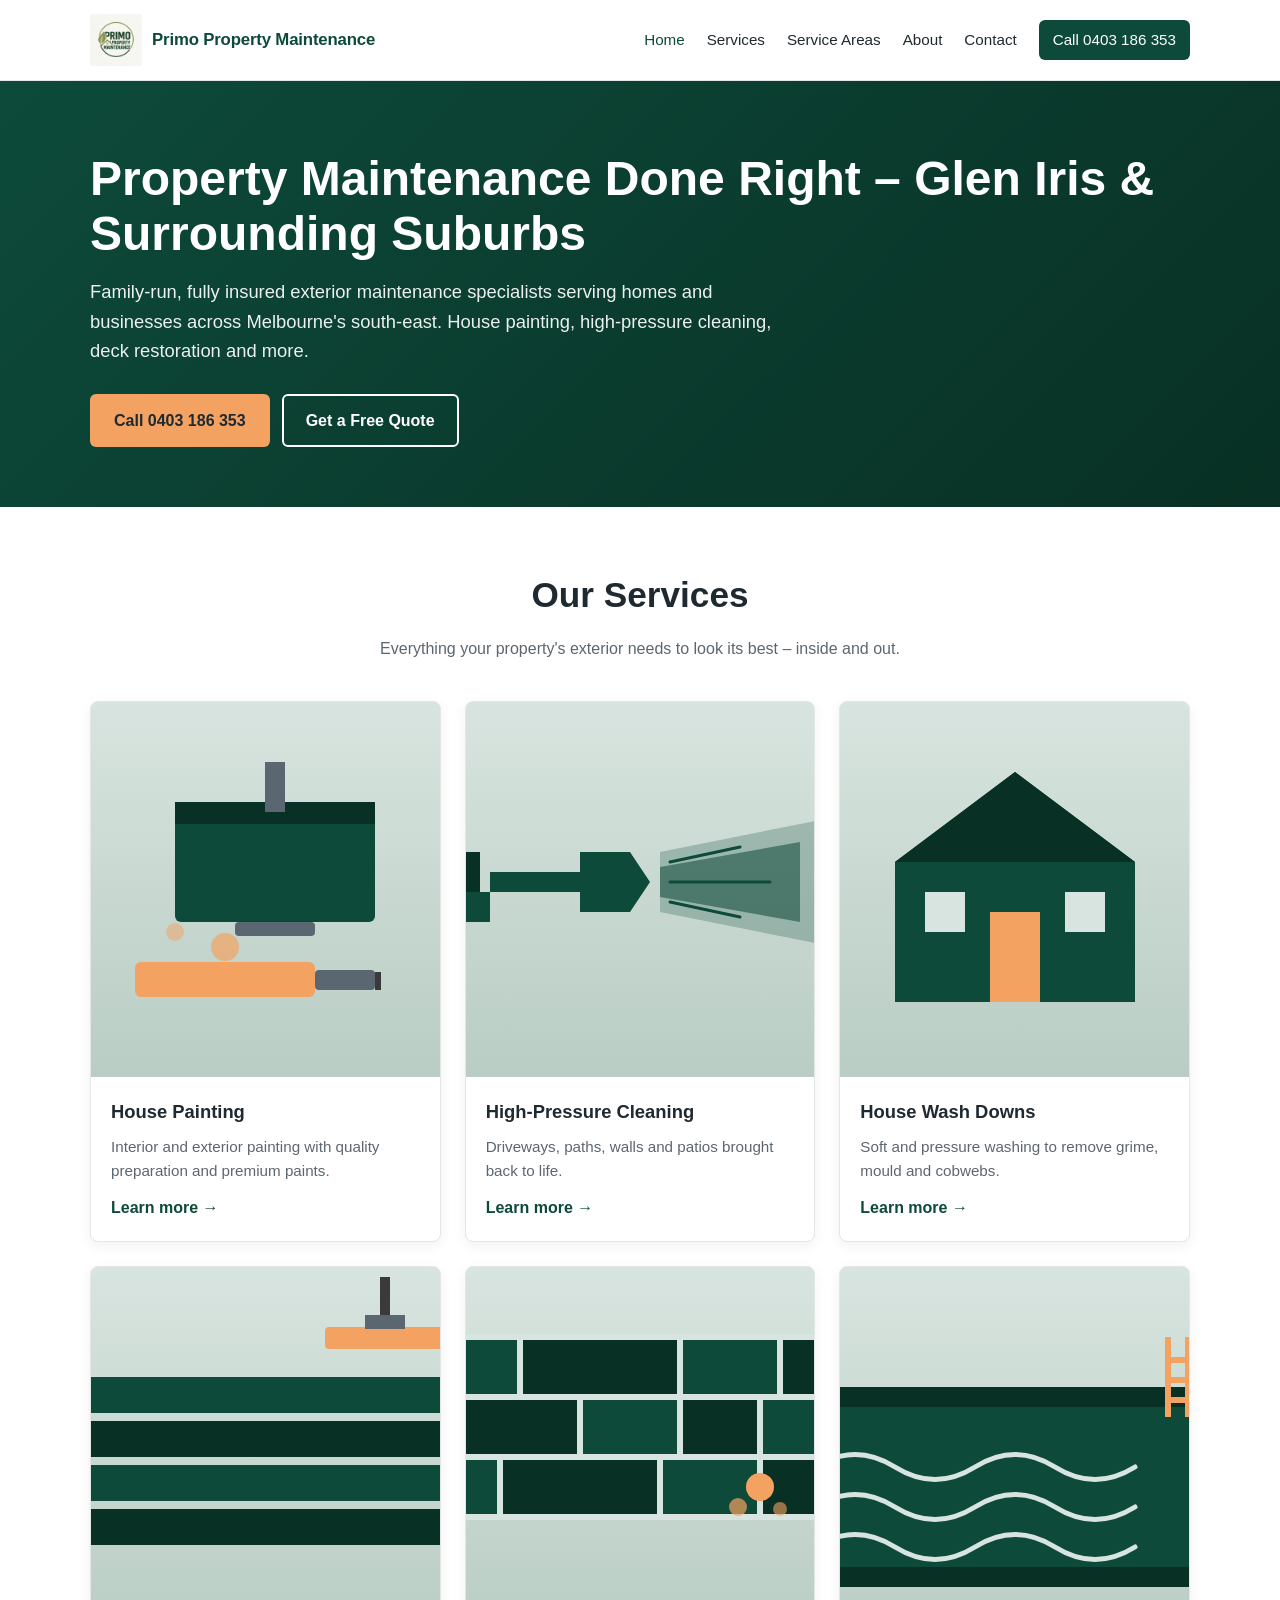
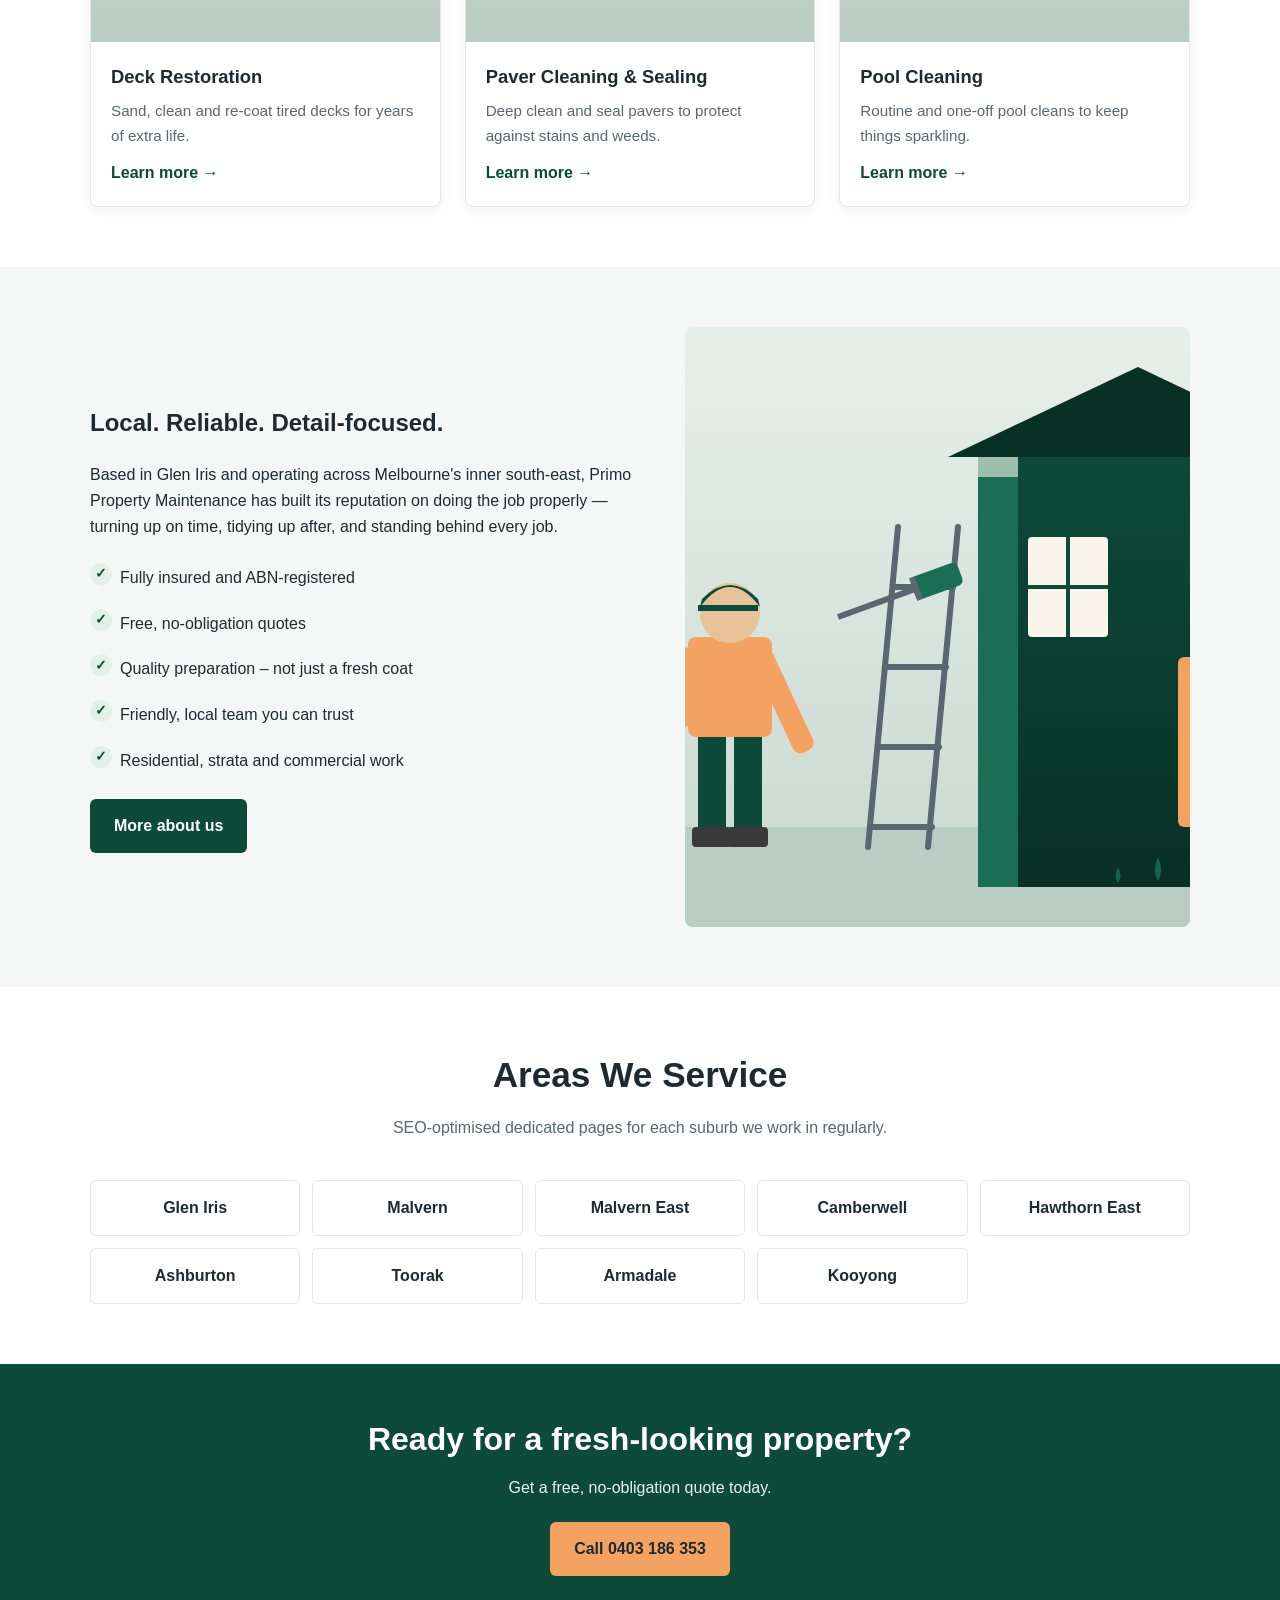
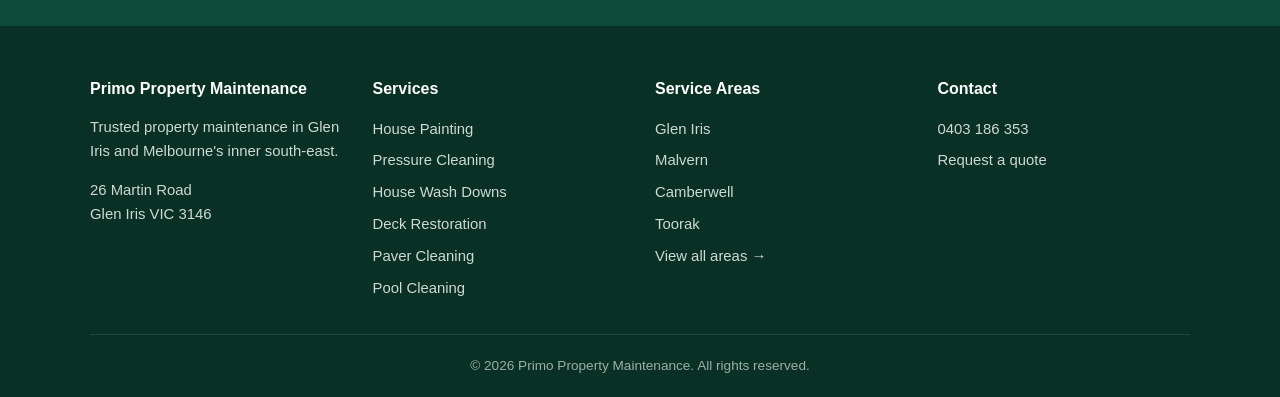
==== index.html @ 18473758 "Add team and suburb-home illustrations for remaining placeholders - images/team.svg: stylised painte" ====
<!DOCTYPE html>
<html lang="en-AU">
<head>
<meta charset="UTF-8">
<meta name="viewport" content="width=device-width, initial-scale=1">
<title>Primo Property Maintenance | House Painting & Pressure Cleaning Glen Iris VIC</title>
<meta name="description" content="Primo Property Maintenance – trusted house painting, pressure cleaning, deck restoration and exterior maintenance services in Glen Iris and surrounding Melbourne suburbs. Call 0403 186 353.">
<meta name="keywords" content="property maintenance Glen Iris, house painting Melbourne, pressure cleaning Glen Iris, deck restoration Victoria, exterior cleaning Melbourne">
<link rel="canonical" href="https://primopropertymaintenance.com.au/">
<meta property="og:title" content="Primo Property Maintenance | Glen Iris VIC">
<meta property="og:description" content="Quality property maintenance, painting and pressure cleaning across Glen Iris and surrounding suburbs.">
<meta property="og:type" content="website">
<meta property="og:url" content="https://primopropertymaintenance.com.au/">
<link rel="icon" type="image/png" href="images/favicon.png">
<link rel="apple-touch-icon" href="images/favicon.png">
<link rel="stylesheet" href="css/styles.css">
<script type="application/ld+json">
{
  "@context": "https://schema.org",
  "@type": "LocalBusiness",
  "name": "Primo Property Maintenance",
  "image": "https://primopropertymaintenance.com.au/images/hero-glen-iris.jpg",
  "@id": "https://primopropertymaintenance.com.au/",
  "url": "https://primopropertymaintenance.com.au/",
  "telephone": "+61403186353",
  "address": {
    "@type": "PostalAddress",
    "streetAddress": "26 Martin Road",
    "addressLocality": "Glen Iris",
    "addressRegion": "VIC",
    "postalCode": "3146",
    "addressCountry": "AU"
  },
  "areaServed": ["Glen Iris", "Malvern", "Malvern East", "Camberwell", "Hawthorn East", "Ashburton", "Toorak", "Armadale", "Kooyong"],
  "priceRange": "$$",
  "openingHours": "Mo-Sa 07:00-18:00"
}
</script>
</head>
<body>

<header class="site-header">
  <div class="header-inner">
    <a href="index.html" class="logo" aria-label="Primo Property Maintenance home"><picture><source srcset="images/primo-property-logo.webp" type="image/webp"><img src="images/primo-property-logo.png" alt="Primo Property Maintenance" width="52" height="52"></picture><span class="logo-text">Primo Property Maintenance</span></a>
    <button class="nav-toggle" aria-label="Toggle navigation" aria-expanded="false">☰</button>
    <nav class="nav" aria-label="Main">
      <a href="index.html" class="active">Home</a>
      <a href="services.html">Services</a>
      <a href="areas.html">Service Areas</a>
      <a href="about.html">About</a>
      <a href="contact.html">Contact</a>
      <a href="tel:0403186353" class="btn-cta">Call 0403 186 353</a>
    </nav>
  </div>
</header>

<section class="hero">
  <div class="container">
    <h1>Property Maintenance Done Right – Glen Iris &amp; Surrounding Suburbs</h1>
    <p class="lede">Family-run, fully insured exterior maintenance specialists serving homes and businesses across Melbourne's south-east. House painting, high-pressure cleaning, deck restoration and more.</p>
    <div class="hero-actions">
      <a href="tel:0403186353" class="btn btn-primary">Call 0403 186 353</a>
      <a href="contact.html" class="btn btn-outline">Get a Free Quote</a>
    </div>
  </div>
</section>

<section>
  <div class="container">
    <h2 class="section-title">Our Services</h2>
    <p class="section-sub">Everything your property's exterior needs to look its best – inside and out.</p>
    <div class="grid">

      <article class="card">
        <img class="card-img" src="images/services/painting.svg" alt="House painting" loading="lazy" width="600" height="375">
        <div class="card-body">
          <h3>House Painting</h3>
          <p>Interior and exterior painting with quality preparation and premium paints.</p>
          <a href="services.html#painting">Learn more →</a>
        </div>
      </article>

      <article class="card">
        <img class="card-img" src="images/services/pressure-cleaning.svg" alt="High-pressure cleaning" loading="lazy" width="600" height="375">
        <div class="card-body">
          <h3>High-Pressure Cleaning</h3>
          <p>Driveways, paths, walls and patios brought back to life.</p>
          <a href="services.html#pressure-cleaning">Learn more →</a>
        </div>
      </article>

      <article class="card">
        <img class="card-img" src="images/services/house-washing.svg" alt="House wash down" loading="lazy" width="600" height="375">
        <div class="card-body">
          <h3>House Wash Downs</h3>
          <p>Soft and pressure washing to remove grime, mould and cobwebs.</p>
          <a href="services.html#house-washing">Learn more →</a>
        </div>
      </article>

      <article class="card">
        <img class="card-img" src="images/services/deck-restoration.svg" alt="Deck restoration" loading="lazy" width="600" height="375">
        <div class="card-body">
          <h3>Deck Restoration</h3>
          <p>Sand, clean and re-coat tired decks for years of extra life.</p>
          <a href="services.html#deck-restoration">Learn more →</a>
        </div>
      </article>

      <article class="card">
        <img class="card-img" src="images/services/paver-cleaning.svg" alt="Paver cleaning and sealing" loading="lazy" width="600" height="375">
        <div class="card-body">
          <h3>Paver Cleaning &amp; Sealing</h3>
          <p>Deep clean and seal pavers to protect against stains and weeds.</p>
          <a href="services.html#paver-cleaning">Learn more →</a>
        </div>
      </article>

      <article class="card">
        <img class="card-img" src="images/services/pool-cleaning.svg" alt="Pool cleaning" loading="lazy" width="600" height="375">
        <div class="card-body">
          <h3>Pool Cleaning</h3>
          <p>Routine and one-off pool cleans to keep things sparkling.</p>
          <a href="services.html#pool-cleaning">Learn more →</a>
        </div>
      </article>

    </div>
  </div>
</section>

<section class="alt">
  <div class="container two-col">
    <div>
      <h2>Local. Reliable. Detail-focused.</h2>
      <p>Based in Glen Iris and operating across Melbourne's inner south-east, Primo Property Maintenance has built its reputation on doing the job properly — turning up on time, tidying up after, and standing behind every job.</p>
      <ul class="why-list">
        <li>Fully insured and ABN-registered</li>
        <li>Free, no-obligation quotes</li>
        <li>Quality preparation – not just a fresh coat</li>
        <li>Friendly, local team you can trust</li>
        <li>Residential, strata and commercial work</li>
      </ul>
      <p><a href="about.html" class="btn btn-primary" style="background: var(--primary); color: #fff;">More about us</a></p>
    </div>
    <img class="feature-img" src="images/team.svg" alt="Primo Property Maintenance team at work" loading="lazy" width="800" height="600">
  </div>
</section>

<section>
  <div class="container">
    <h2 class="section-title">Areas We Service</h2>
    <p class="section-sub">SEO-optimised dedicated pages for each suburb we work in regularly.</p>
    <div class="areas-grid">
      <a class="area-pill" href="areas/glen-iris.html">Glen Iris</a>
      <a class="area-pill" href="areas/malvern.html">Malvern</a>
      <a class="area-pill" href="areas/malvern-east.html">Malvern East</a>
      <a class="area-pill" href="areas/camberwell.html">Camberwell</a>
      <a class="area-pill" href="areas/hawthorn-east.html">Hawthorn East</a>
      <a class="area-pill" href="areas/ashburton.html">Ashburton</a>
      <a class="area-pill" href="areas/toorak.html">Toorak</a>
      <a class="area-pill" href="areas/armadale.html">Armadale</a>
      <a class="area-pill" href="areas/kooyong.html">Kooyong</a>
    </div>
  </div>
</section>

<section class="cta-strip">
  <h2>Ready for a fresh-looking property?</h2>
  <p>Get a free, no-obligation quote today.</p>
  <a href="tel:0403186353" class="btn btn-primary">Call 0403 186 353</a>
</section>

<footer class="site-footer">
  <div class="container">
    <div class="footer-grid">
      <div>
        <h4>Primo Property Maintenance</h4>
        <p>Trusted property maintenance in Glen Iris and Melbourne's inner south-east.</p>
        <p>26 Martin Road<br>Glen Iris VIC 3146</p>
      </div>
      <div>
        <h4>Services</h4>
        <ul>
          <li><a href="services.html#painting">House Painting</a></li>
          <li><a href="services.html#pressure-cleaning">Pressure Cleaning</a></li>
          <li><a href="services.html#house-washing">House Wash Downs</a></li>
          <li><a href="services.html#deck-restoration">Deck Restoration</a></li>
          <li><a href="services.html#paver-cleaning">Paver Cleaning</a></li>
          <li><a href="services.html#pool-cleaning">Pool Cleaning</a></li>
        </ul>
      </div>
      <div>
        <h4>Service Areas</h4>
        <ul>
          <li><a href="areas/glen-iris.html">Glen Iris</a></li>
          <li><a href="areas/malvern.html">Malvern</a></li>
          <li><a href="areas/camberwell.html">Camberwell</a></li>
          <li><a href="areas/toorak.html">Toorak</a></li>
          <li><a href="areas.html">View all areas →</a></li>
        </ul>
      </div>
      <div>
        <h4>Contact</h4>
        <ul>
          <li><a href="tel:0403186353">0403 186 353</a></li>
          <li><a href="contact.html">Request a quote</a></li>
        </ul>
      </div>
    </div>
    <div class="footer-bottom">
      &copy; <span data-year></span> Primo Property Maintenance. All rights reserved.
    </div>
  </div>
</footer>

<script src="js/main.js"></script>
</body>
</html>
---- css/styles.css ----
:root {
  --primary: #0d4a3a;
  --primary-dark: #083024;
  --accent: #f4a261;
  --text: #1f2a30;
  --muted: #5b6770;
  --bg: #ffffff;
  --bg-alt: #f5f7f6;
  --border: #e3e7e5;
  --max: 1140px;
  --radius: 8px;
  --shadow: 0 4px 14px rgba(0,0,0,0.06);
}

* { box-sizing: border-box; }

html { scroll-behavior: smooth; }

body {
  margin: 0;
  font-family: -apple-system, BlinkMacSystemFont, "Segoe UI", Roboto, Helvetica, Arial, sans-serif;
  color: var(--text);
  background: var(--bg);
  line-height: 1.6;
}

img { max-width: 100%; display: block; }

a { color: var(--primary); }
a:hover { color: var(--primary-dark); }

.container {
  max-width: var(--max);
  margin: 0 auto;
  padding: 0 20px;
}

/* Header */
.site-header {
  background: var(--bg);
  border-bottom: 1px solid var(--border);
  position: sticky;
  top: 0;
  z-index: 50;
}
.header-inner {
  display: flex;
  align-items: center;
  justify-content: space-between;
  padding: 14px 20px;
  max-width: var(--max);
  margin: 0 auto;
}
.logo {
  display: inline-flex;
  align-items: center;
  gap: 10px;
  font-weight: 800;
  font-size: 1.05rem;
  color: var(--primary);
  text-decoration: none;
  letter-spacing: -0.01em;
  line-height: 1.1;
}
.logo img {
  height: 52px;
  width: auto;
  display: block;
}
.logo .logo-text { display: none; }
@media (min-width: 480px) {
  .logo .logo-text { display: inline; }
}

.nav-toggle {
  display: none;
  background: none;
  border: 1px solid var(--border);
  border-radius: 6px;
  padding: 6px 10px;
  font-size: 1.2rem;
  cursor: pointer;
}
.nav { display: flex; gap: 22px; align-items: center; }
.nav a {
  color: var(--text);
  text-decoration: none;
  font-weight: 500;
  font-size: 0.95rem;
}
.nav a:hover, .nav a.active { color: var(--primary); }
.nav .btn-cta {
  background: var(--primary);
  color: #fff;
  padding: 8px 14px;
  border-radius: 6px;
}
.nav .btn-cta:hover { background: var(--primary-dark); color: #fff; }

/* Hero */
.hero {
  background: linear-gradient(135deg, var(--primary) 0%, var(--primary-dark) 100%);
  color: #fff;
  padding: 70px 0 60px;
}
.hero h1 {
  font-size: clamp(2rem, 5vw, 3rem);
  margin: 0 0 16px;
  line-height: 1.15;
}
.hero p.lede {
  font-size: 1.15rem;
  max-width: 700px;
  margin: 0 0 28px;
  opacity: 0.92;
}
.hero-actions { display: flex; gap: 12px; flex-wrap: wrap; }

.btn {
  display: inline-block;
  padding: 12px 22px;
  border-radius: 6px;
  text-decoration: none;
  font-weight: 600;
  border: 2px solid transparent;
  transition: transform 0.1s ease, background 0.2s ease;
}
.btn-primary { background: var(--accent); color: #1f2a30; }
.btn-primary:hover { background: #e8924f; color: #1f2a30; }
.btn-outline { background: transparent; color: #fff; border-color: #fff; }
.btn-outline:hover { background: #fff; color: var(--primary); }

/* Sections */
section { padding: 60px 0; }
section.alt { background: var(--bg-alt); }
.section-title {
  text-align: center;
  margin: 0 0 12px;
  font-size: clamp(1.6rem, 3.5vw, 2.2rem);
}
.section-sub {
  text-align: center;
  color: var(--muted);
  max-width: 720px;
  margin: 0 auto 40px;
}

/* Service grid */
.grid {
  display: grid;
  gap: 24px;
  grid-template-columns: repeat(auto-fit, minmax(260px, 1fr));
}
.card {
  background: #fff;
  border: 1px solid var(--border);
  border-radius: var(--radius);
  overflow: hidden;
  box-shadow: var(--shadow);
  transition: transform 0.15s ease, box-shadow 0.15s ease;
}
.card:hover { transform: translateY(-2px); box-shadow: 0 8px 22px rgba(0,0,0,0.08); }
.card .placeholder-img,
.card .card-img {
  background: linear-gradient(135deg, #d8e4df 0%, #b9cdc4 100%);
  aspect-ratio: 16/10;
  display: flex;
  align-items: center;
  justify-content: center;
  color: var(--primary-dark);
  font-weight: 600;
  font-size: 0.9rem;
  letter-spacing: 0.04em;
  text-transform: uppercase;
  width: 100%;
  object-fit: cover;
}
.card-body { padding: 20px; }
.card-body h3 { margin: 0 0 8px; font-size: 1.15rem; }
.card-body p { margin: 0 0 12px; color: var(--muted); font-size: 0.95rem; }
.card-body a { font-weight: 600; text-decoration: none; }

/* Areas list */
.areas-grid {
  display: grid;
  gap: 12px;
  grid-template-columns: repeat(auto-fit, minmax(180px, 1fr));
}
.area-pill {
  display: block;
  background: #fff;
  border: 1px solid var(--border);
  border-radius: 6px;
  padding: 14px 16px;
  text-align: center;
  text-decoration: none;
  color: var(--text);
  font-weight: 600;
  transition: background 0.15s ease, color 0.15s ease;
}
.area-pill:hover { background: var(--primary); color: #fff; }

/* Two-column */
.two-col {
  display: grid;
  gap: 40px;
  grid-template-columns: 1.1fr 1fr;
  align-items: center;
}
.placeholder-img.large {
  aspect-ratio: 4/3;
  border-radius: var(--radius);
}
.feature-img {
  width: 100%;
  aspect-ratio: 4/3;
  object-fit: cover;
  border-radius: var(--radius);
  display: block;
}

/* Why list */
.why-list { list-style: none; padding: 0; margin: 0; }
.why-list li {
  padding: 10px 0 10px 30px;
  position: relative;
}
.why-list li::before {
  content: "✓";
  color: var(--primary);
  font-weight: 700;
  position: absolute;
  left: 0;
  top: 8px;
  background: #e2f0ea;
  width: 22px;
  height: 22px;
  display: inline-flex;
  align-items: center;
  justify-content: center;
  border-radius: 50%;
  font-size: 0.85rem;
}

/* Contact */
.contact-block {
  background: #fff;
  border: 1px solid var(--border);
  border-radius: var(--radius);
  padding: 28px;
  box-shadow: var(--shadow);
}
.contact-block h3 { margin-top: 0; }
.contact-list { list-style: none; padding: 0; margin: 0; }
.contact-list li { padding: 8px 0; }
.contact-list strong { display: inline-block; min-width: 80px; color: var(--primary-dark); }

/* Form */
.form-row { margin-bottom: 16px; }
.form-row label {
  display: block;
  font-size: 0.9rem;
  font-weight: 600;
  margin-bottom: 6px;
}
.form-row input, .form-row textarea, .form-row select {
  width: 100%;
  padding: 10px 12px;
  border: 1px solid var(--border);
  border-radius: 6px;
  font-family: inherit;
  font-size: 0.95rem;
}
.form-row textarea { min-height: 120px; resize: vertical; }

/* CTA strip */
.cta-strip {
  background: var(--primary);
  color: #fff;
  text-align: center;
  padding: 50px 20px;
}
.cta-strip h2 { margin: 0 0 10px; font-size: clamp(1.5rem, 3vw, 2rem); }
.cta-strip p { margin: 0 0 22px; opacity: 0.92; }

/* Footer */
.site-footer {
  background: var(--primary-dark);
  color: #cfd8d4;
  padding: 50px 0 20px;
  font-size: 0.93rem;
}
.footer-grid {
  display: grid;
  gap: 30px;
  grid-template-columns: repeat(auto-fit, minmax(220px, 1fr));
  margin-bottom: 30px;
}
.site-footer h4 { color: #fff; margin: 0 0 12px; font-size: 1rem; }
.site-footer ul { list-style: none; padding: 0; margin: 0; }
.site-footer ul li { padding: 4px 0; }
.site-footer a { color: #cfd8d4; text-decoration: none; }
.site-footer a:hover { color: #fff; }
.footer-bottom {
  border-top: 1px solid rgba(255,255,255,0.1);
  padding-top: 20px;
  text-align: center;
  color: #9bb0a8;
  font-size: 0.85rem;
}

/* Breadcrumbs */
.breadcrumbs {
  background: var(--bg-alt);
  padding: 14px 0;
  font-size: 0.9rem;
  color: var(--muted);
}
.breadcrumbs a { color: var(--muted); text-decoration: none; }
.breadcrumbs a:hover { color: var(--primary); }

/* Responsive */
@media (max-width: 800px) {
  .nav-toggle { display: inline-block; }
  .nav {
    display: none;
    position: absolute;
    top: 100%;
    left: 0;
    right: 0;
    background: #fff;
    flex-direction: column;
    align-items: stretch;
    gap: 0;
    border-bottom: 1px solid var(--border);
    padding: 10px 20px 20px;
  }
  .nav.open { display: flex; }
  .nav a { padding: 12px 0; border-bottom: 1px solid var(--border); }
  .nav .btn-cta { text-align: center; margin-top: 8px; }
  .two-col { grid-template-columns: 1fr; }
  .hero { padding: 50px 0 40px; }
  section { padding: 45px 0; }
}
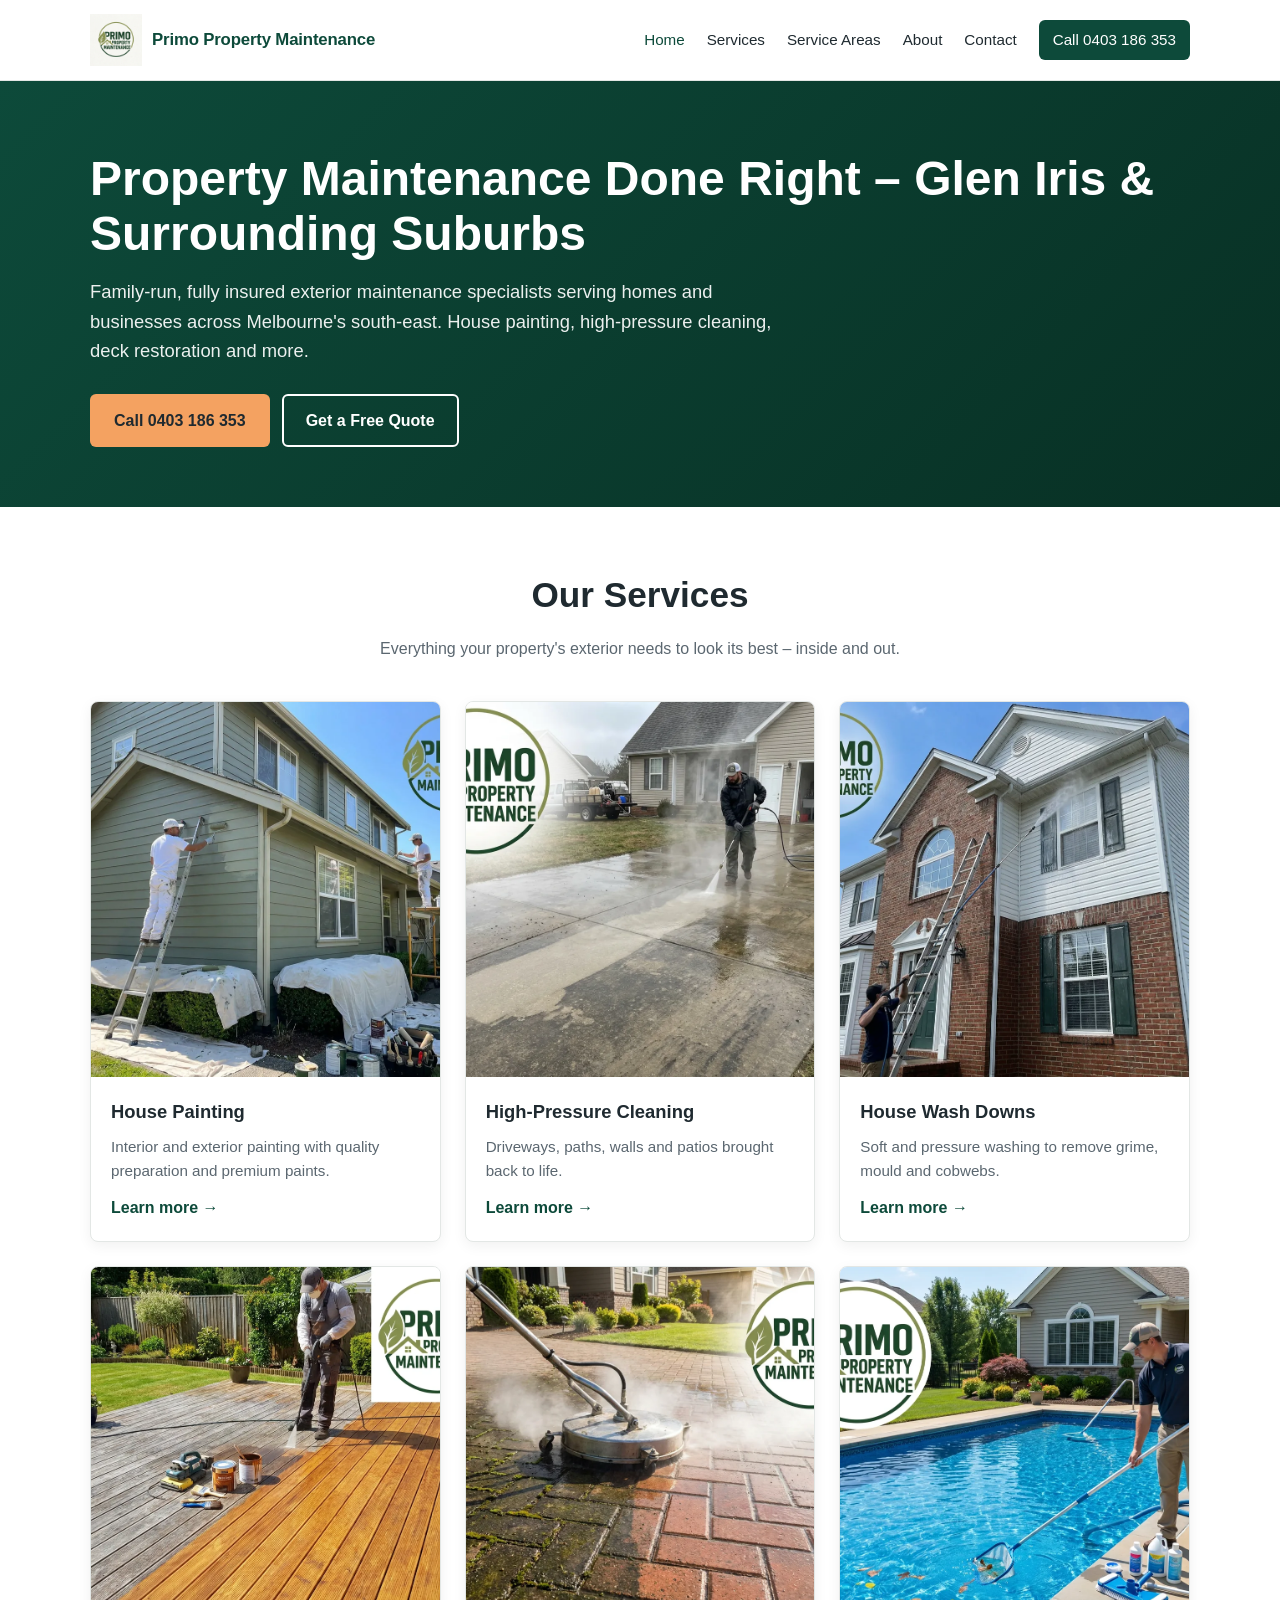
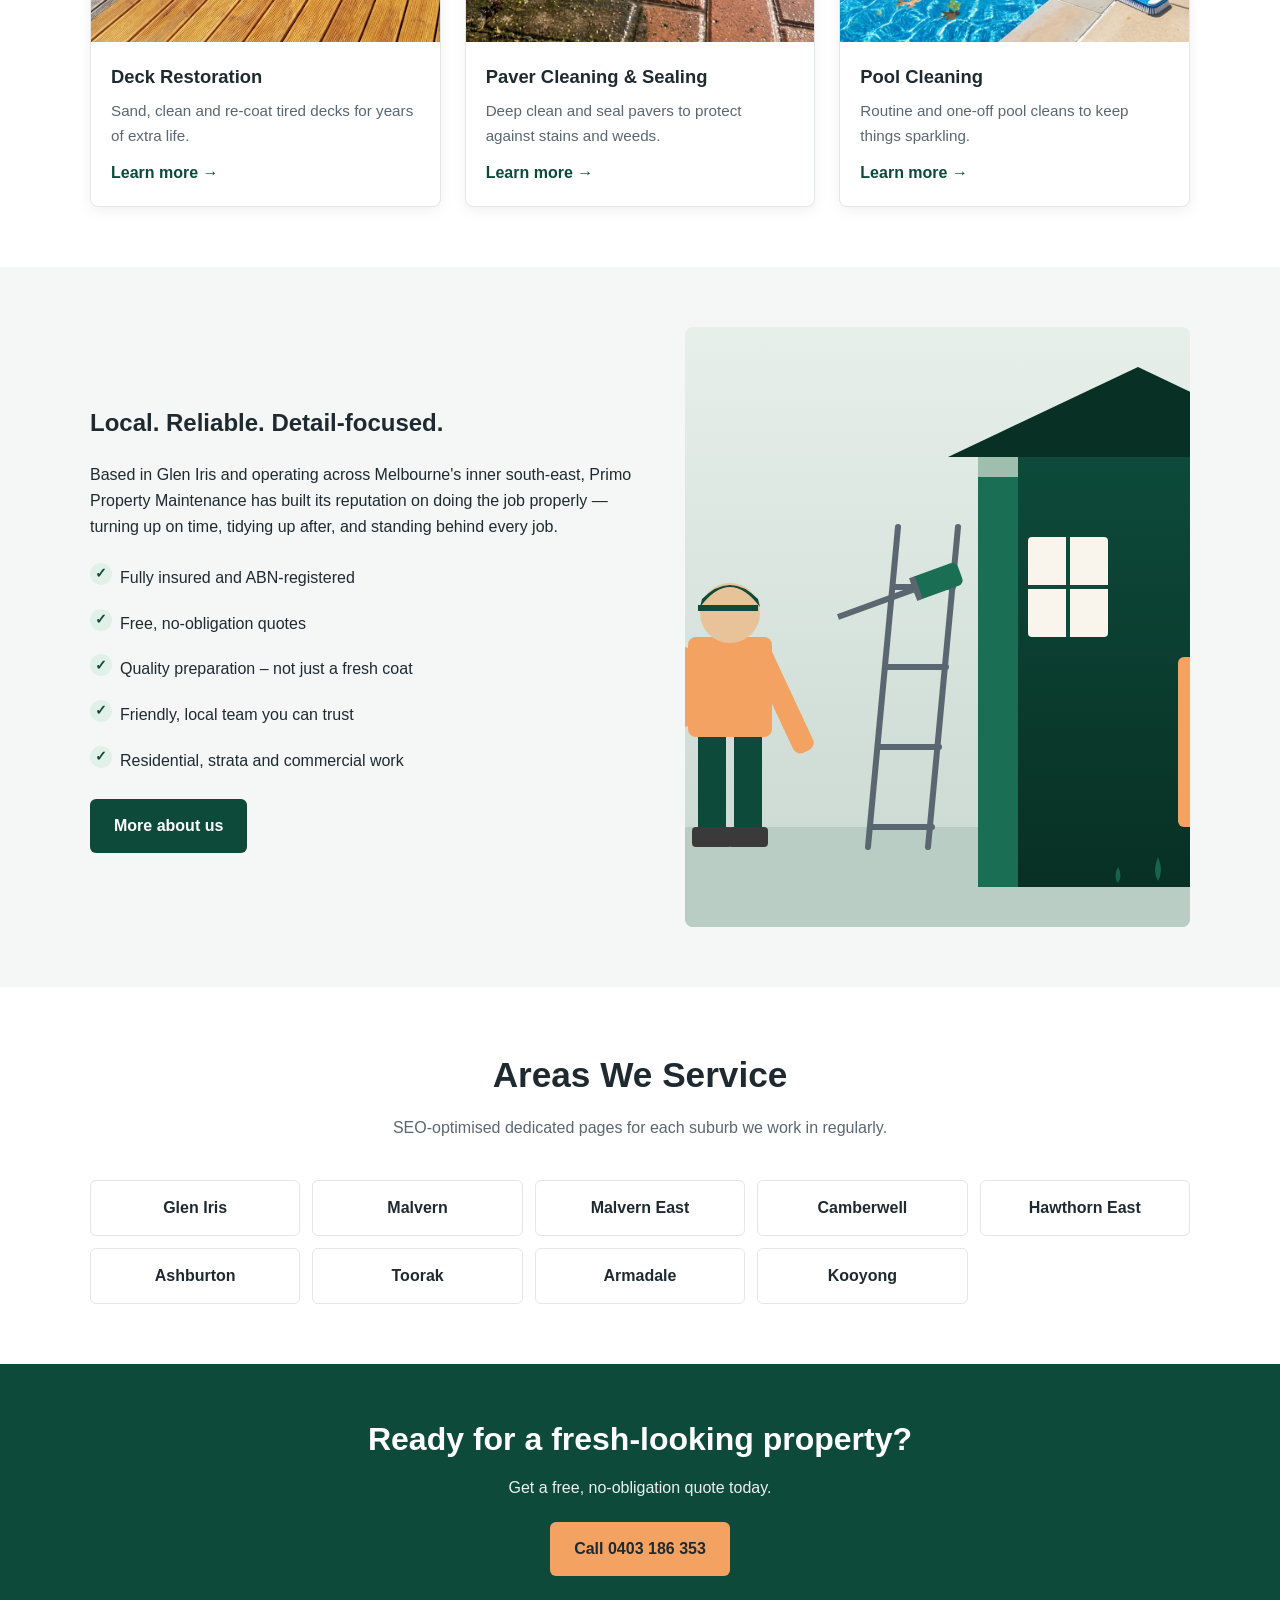
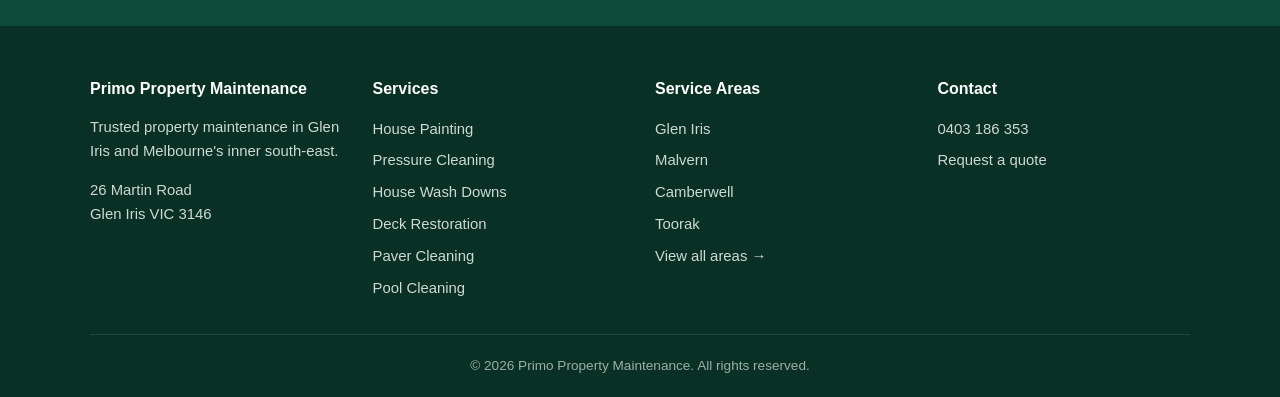
==== commit ad0cb167: "Replace service illustrations with real branded photos Convert the 6 uploaded service PNGs to WebP, " ====
--- a/index.html
+++ b/index.html
@@ -72,7 +72,7 @@
     <div class="grid">
 
       <article class="card">
-        <img class="card-img" src="images/services/painting.svg" alt="House painting" loading="lazy" width="600" height="375">
+        <img class="card-img" src="images/services/house-painting.webp" alt="House painting" loading="lazy" width="600" height="375">
         <div class="card-body">
           <h3>House Painting</h3>
           <p>Interior and exterior painting with quality preparation and premium paints.</p>
@@ -81,7 +81,7 @@
       </article>
 
       <article class="card">
-        <img class="card-img" src="images/services/pressure-cleaning.svg" alt="High-pressure cleaning" loading="lazy" width="600" height="375">
+        <img class="card-img" src="images/services/pressure-cleaning.webp" alt="High-pressure cleaning" loading="lazy" width="600" height="375">
         <div class="card-body">
           <h3>High-Pressure Cleaning</h3>
           <p>Driveways, paths, walls and patios brought back to life.</p>
@@ -90,7 +90,7 @@
       </article>
 
       <article class="card">
-        <img class="card-img" src="images/services/house-washing.svg" alt="House wash down" loading="lazy" width="600" height="375">
+        <img class="card-img" src="images/services/house-washing.webp" alt="House wash down" loading="lazy" width="600" height="375">
         <div class="card-body">
           <h3>House Wash Downs</h3>
           <p>Soft and pressure washing to remove grime, mould and cobwebs.</p>
@@ -99,7 +99,7 @@
       </article>
 
       <article class="card">
-        <img class="card-img" src="images/services/deck-restoration.svg" alt="Deck restoration" loading="lazy" width="600" height="375">
+        <img class="card-img" src="images/services/deck-restoration.webp" alt="Deck restoration" loading="lazy" width="600" height="375">
         <div class="card-body">
           <h3>Deck Restoration</h3>
           <p>Sand, clean and re-coat tired decks for years of extra life.</p>
@@ -108,7 +108,7 @@
       </article>
 
       <article class="card">
-        <img class="card-img" src="images/services/paver-cleaning.svg" alt="Paver cleaning and sealing" loading="lazy" width="600" height="375">
+        <img class="card-img" src="images/services/paver-cleaning.webp" alt="Paver cleaning and sealing" loading="lazy" width="600" height="375">
         <div class="card-body">
           <h3>Paver Cleaning &amp; Sealing</h3>
           <p>Deep clean and seal pavers to protect against stains and weeds.</p>
@@ -117,7 +117,7 @@
       </article>
 
       <article class="card">
-        <img class="card-img" src="images/services/pool-cleaning.svg" alt="Pool cleaning" loading="lazy" width="600" height="375">
+        <img class="card-img" src="images/services/pool-cleaning.webp" alt="Pool cleaning" loading="lazy" width="600" height="375">
         <div class="card-body">
           <h3>Pool Cleaning</h3>
           <p>Routine and one-off pool cleans to keep things sparkling.</p>
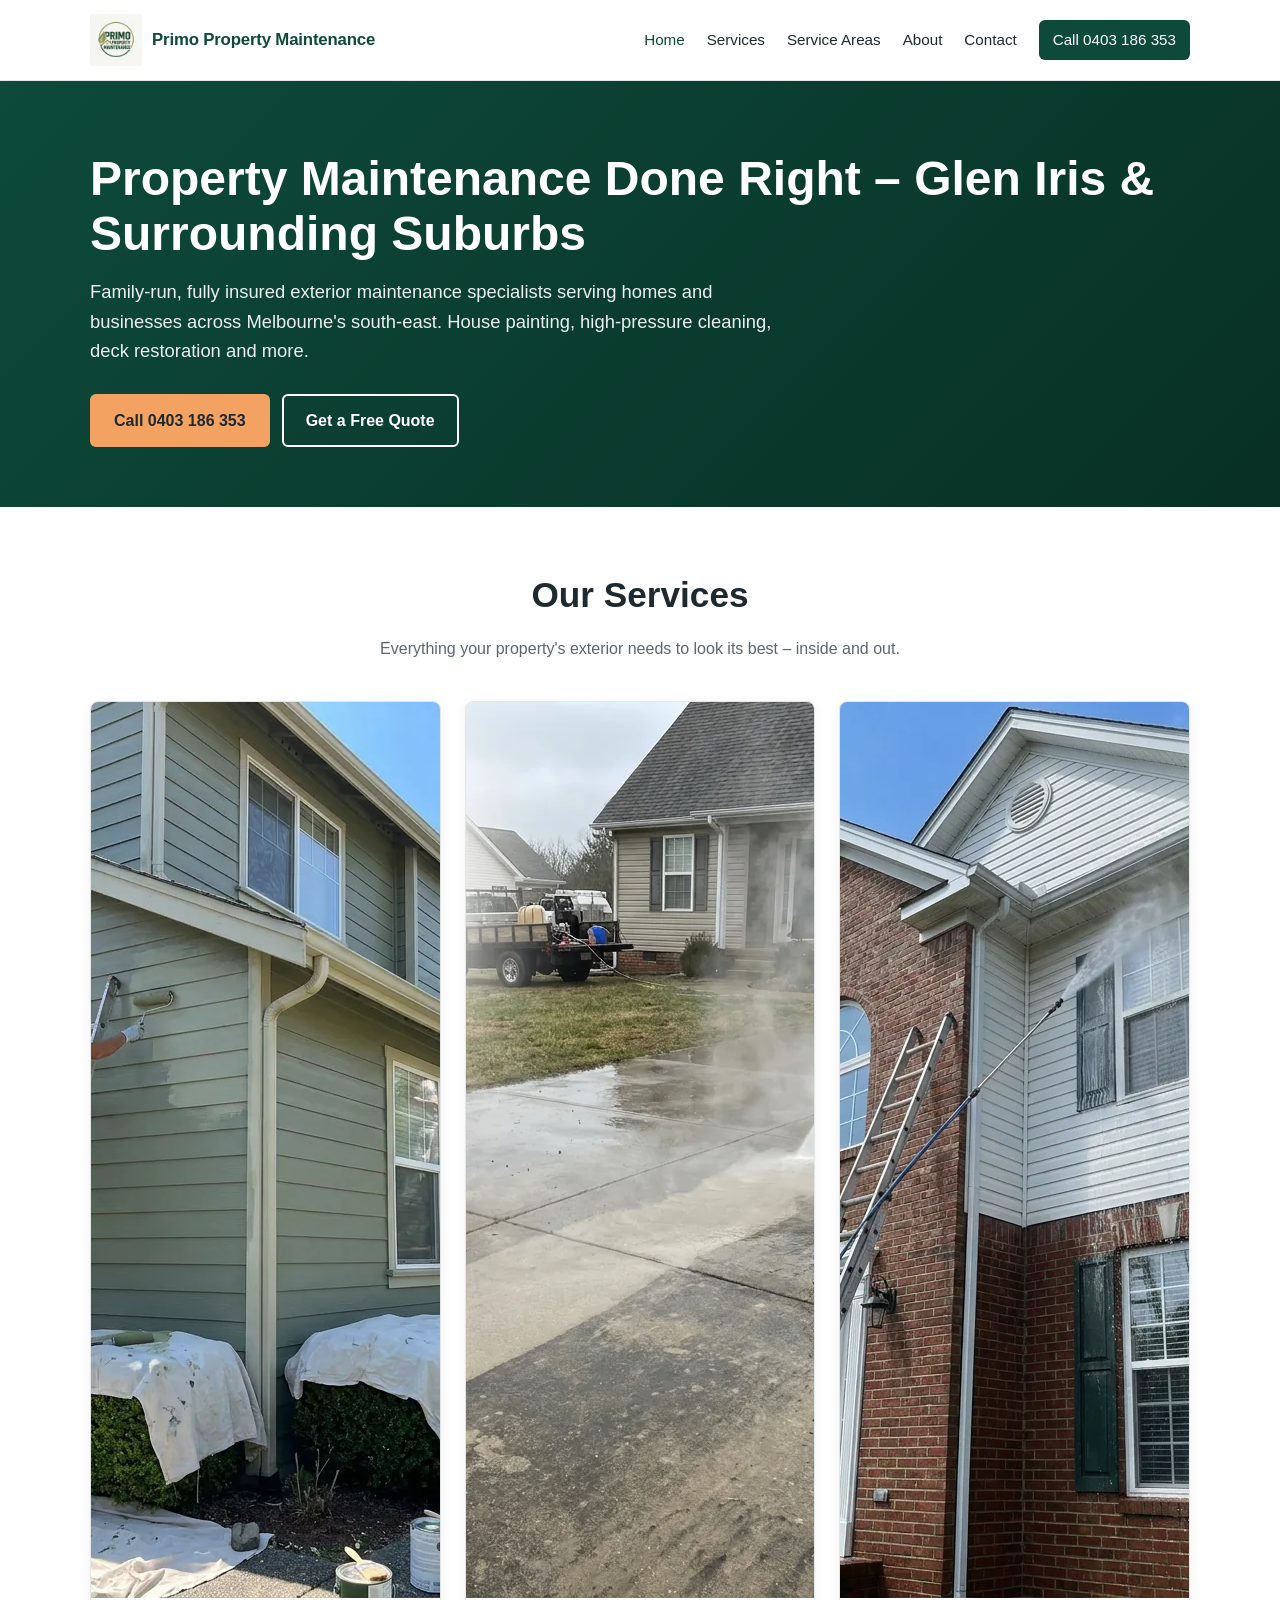
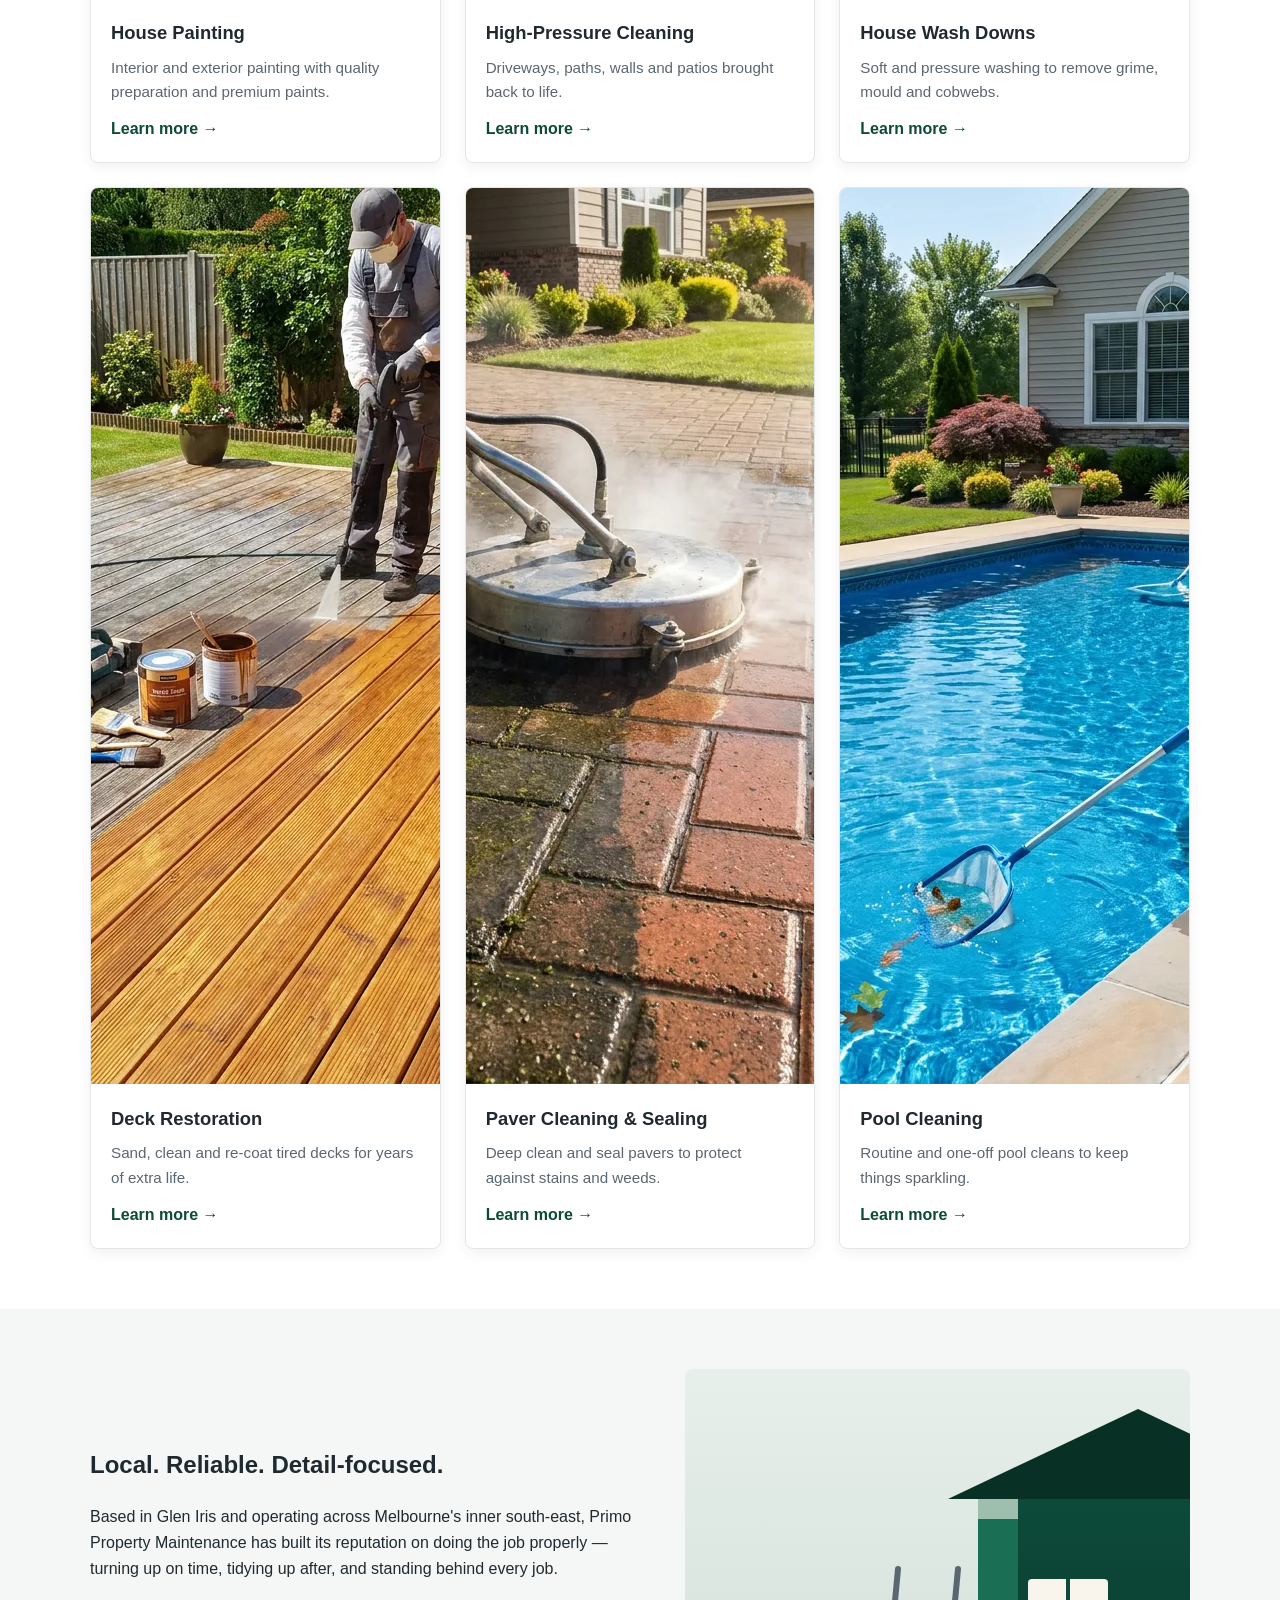
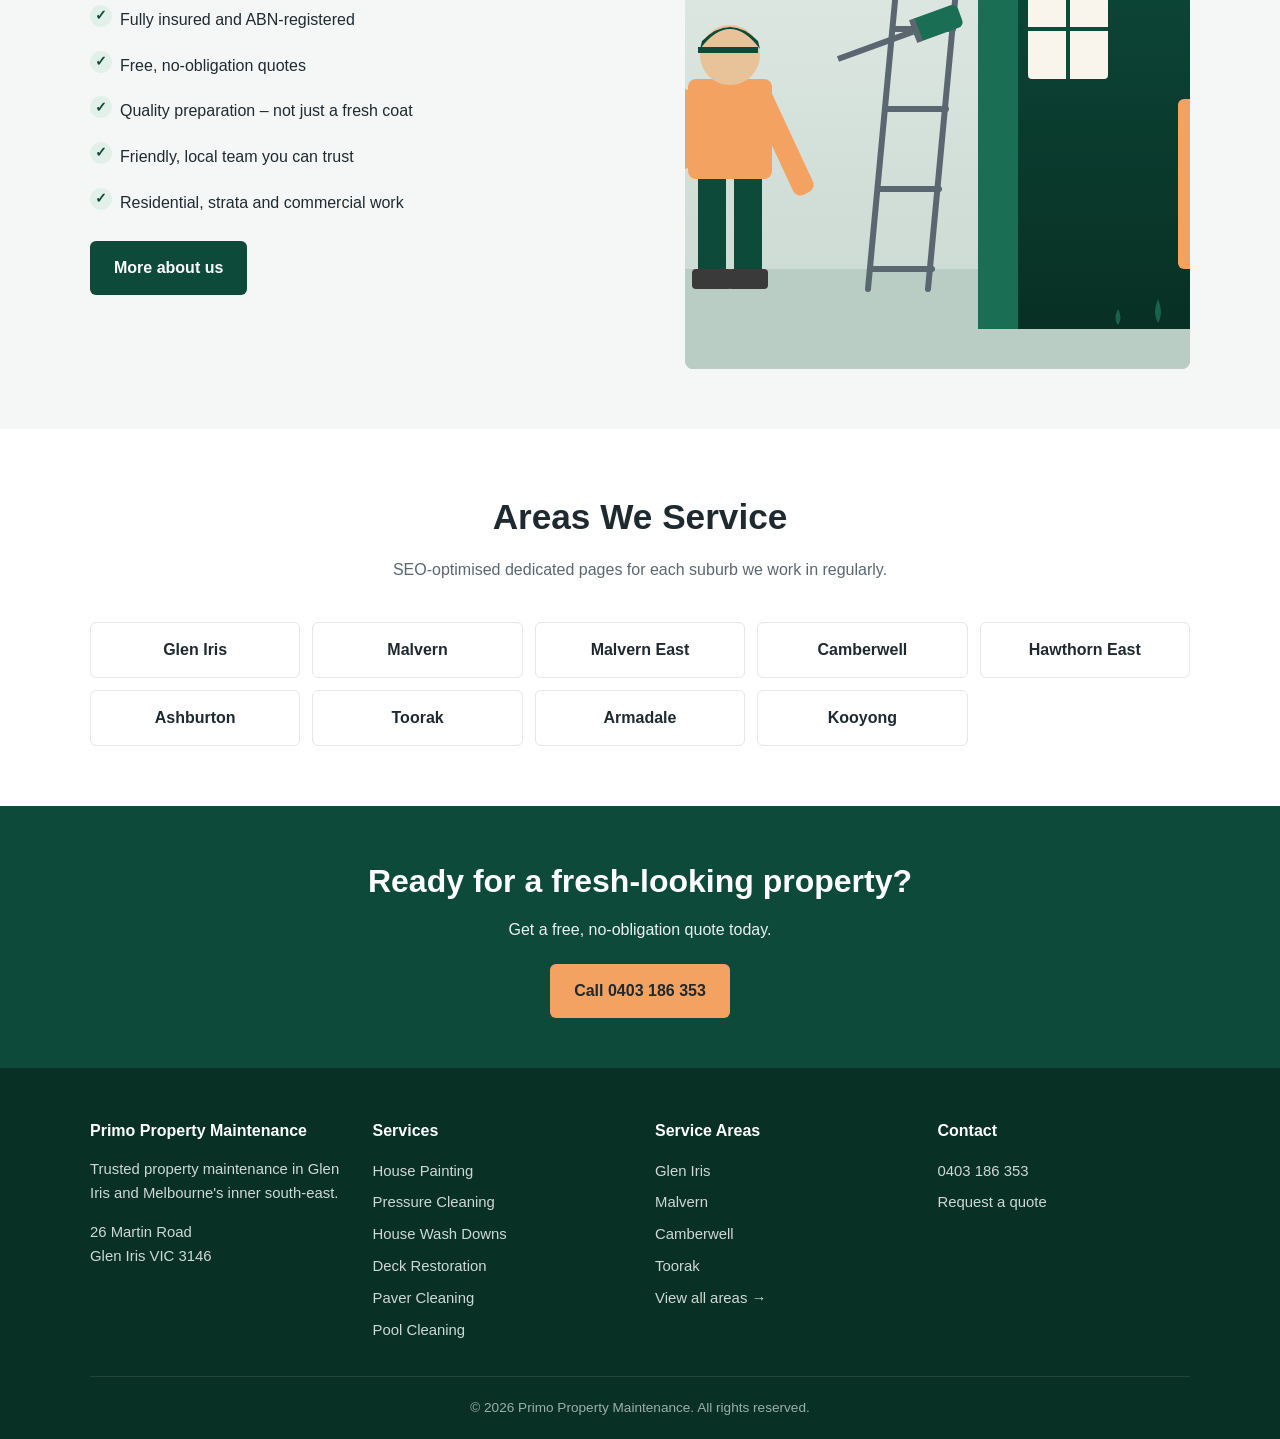
==== commit 21eae1fd: "Switch service cards to 4:3 to show full uploaded photos The uploaded service photos are 1200x896 (4" ====
--- a/index.html
+++ b/index.html
@@ -72,7 +72,7 @@
     <div class="grid">
 
       <article class="card">
-        <img class="card-img" src="images/services/house-painting.webp" alt="House painting" loading="lazy" width="600" height="375">
+        <img class="card-img" src="images/services/house-painting.webp" alt="House painting" loading="lazy" width="1200" height="896">
         <div class="card-body">
           <h3>House Painting</h3>
           <p>Interior and exterior painting with quality preparation and premium paints.</p>
@@ -81,7 +81,7 @@
       </article>
 
       <article class="card">
-        <img class="card-img" src="images/services/pressure-cleaning.webp" alt="High-pressure cleaning" loading="lazy" width="600" height="375">
+        <img class="card-img" src="images/services/pressure-cleaning.webp" alt="High-pressure cleaning" loading="lazy" width="1200" height="896">
         <div class="card-body">
           <h3>High-Pressure Cleaning</h3>
           <p>Driveways, paths, walls and patios brought back to life.</p>
@@ -90,7 +90,7 @@
       </article>
 
       <article class="card">
-        <img class="card-img" src="images/services/house-washing.webp" alt="House wash down" loading="lazy" width="600" height="375">
+        <img class="card-img" src="images/services/house-washing.webp" alt="House wash down" loading="lazy" width="1200" height="896">
         <div class="card-body">
           <h3>House Wash Downs</h3>
           <p>Soft and pressure washing to remove grime, mould and cobwebs.</p>
@@ -99,7 +99,7 @@
       </article>
 
       <article class="card">
-        <img class="card-img" src="images/services/deck-restoration.webp" alt="Deck restoration" loading="lazy" width="600" height="375">
+        <img class="card-img" src="images/services/deck-restoration.webp" alt="Deck restoration" loading="lazy" width="1200" height="896">
         <div class="card-body">
           <h3>Deck Restoration</h3>
           <p>Sand, clean and re-coat tired decks for years of extra life.</p>
@@ -108,7 +108,7 @@
       </article>
 
       <article class="card">
-        <img class="card-img" src="images/services/paver-cleaning.webp" alt="Paver cleaning and sealing" loading="lazy" width="600" height="375">
+        <img class="card-img" src="images/services/paver-cleaning.webp" alt="Paver cleaning and sealing" loading="lazy" width="1200" height="896">
         <div class="card-body">
           <h3>Paver Cleaning &amp; Sealing</h3>
           <p>Deep clean and seal pavers to protect against stains and weeds.</p>
@@ -117,7 +117,7 @@
       </article>
 
       <article class="card">
-        <img class="card-img" src="images/services/pool-cleaning.webp" alt="Pool cleaning" loading="lazy" width="600" height="375">
+        <img class="card-img" src="images/services/pool-cleaning.webp" alt="Pool cleaning" loading="lazy" width="1200" height="896">
         <div class="card-body">
           <h3>Pool Cleaning</h3>
           <p>Routine and one-off pool cleans to keep things sparkling.</p>
--- a/css/styles.css
+++ b/css/styles.css
@@ -160,8 +160,7 @@
   transition: transform 0.15s ease, box-shadow 0.15s ease;
 }
 .card:hover { transform: translateY(-2px); box-shadow: 0 8px 22px rgba(0,0,0,0.08); }
-.card .placeholder-img,
-.card .card-img {
+.card .placeholder-img {
   background: linear-gradient(135deg, #d8e4df 0%, #b9cdc4 100%);
   aspect-ratio: 16/10;
   display: flex;
@@ -172,8 +171,12 @@
   font-size: 0.9rem;
   letter-spacing: 0.04em;
   text-transform: uppercase;
+}
+.card .card-img {
   width: 100%;
+  aspect-ratio: 4/3;
   object-fit: cover;
+  display: block;
 }
 .card-body { padding: 20px; }
 .card-body h3 { margin: 0 0 8px; font-size: 1.15rem; }
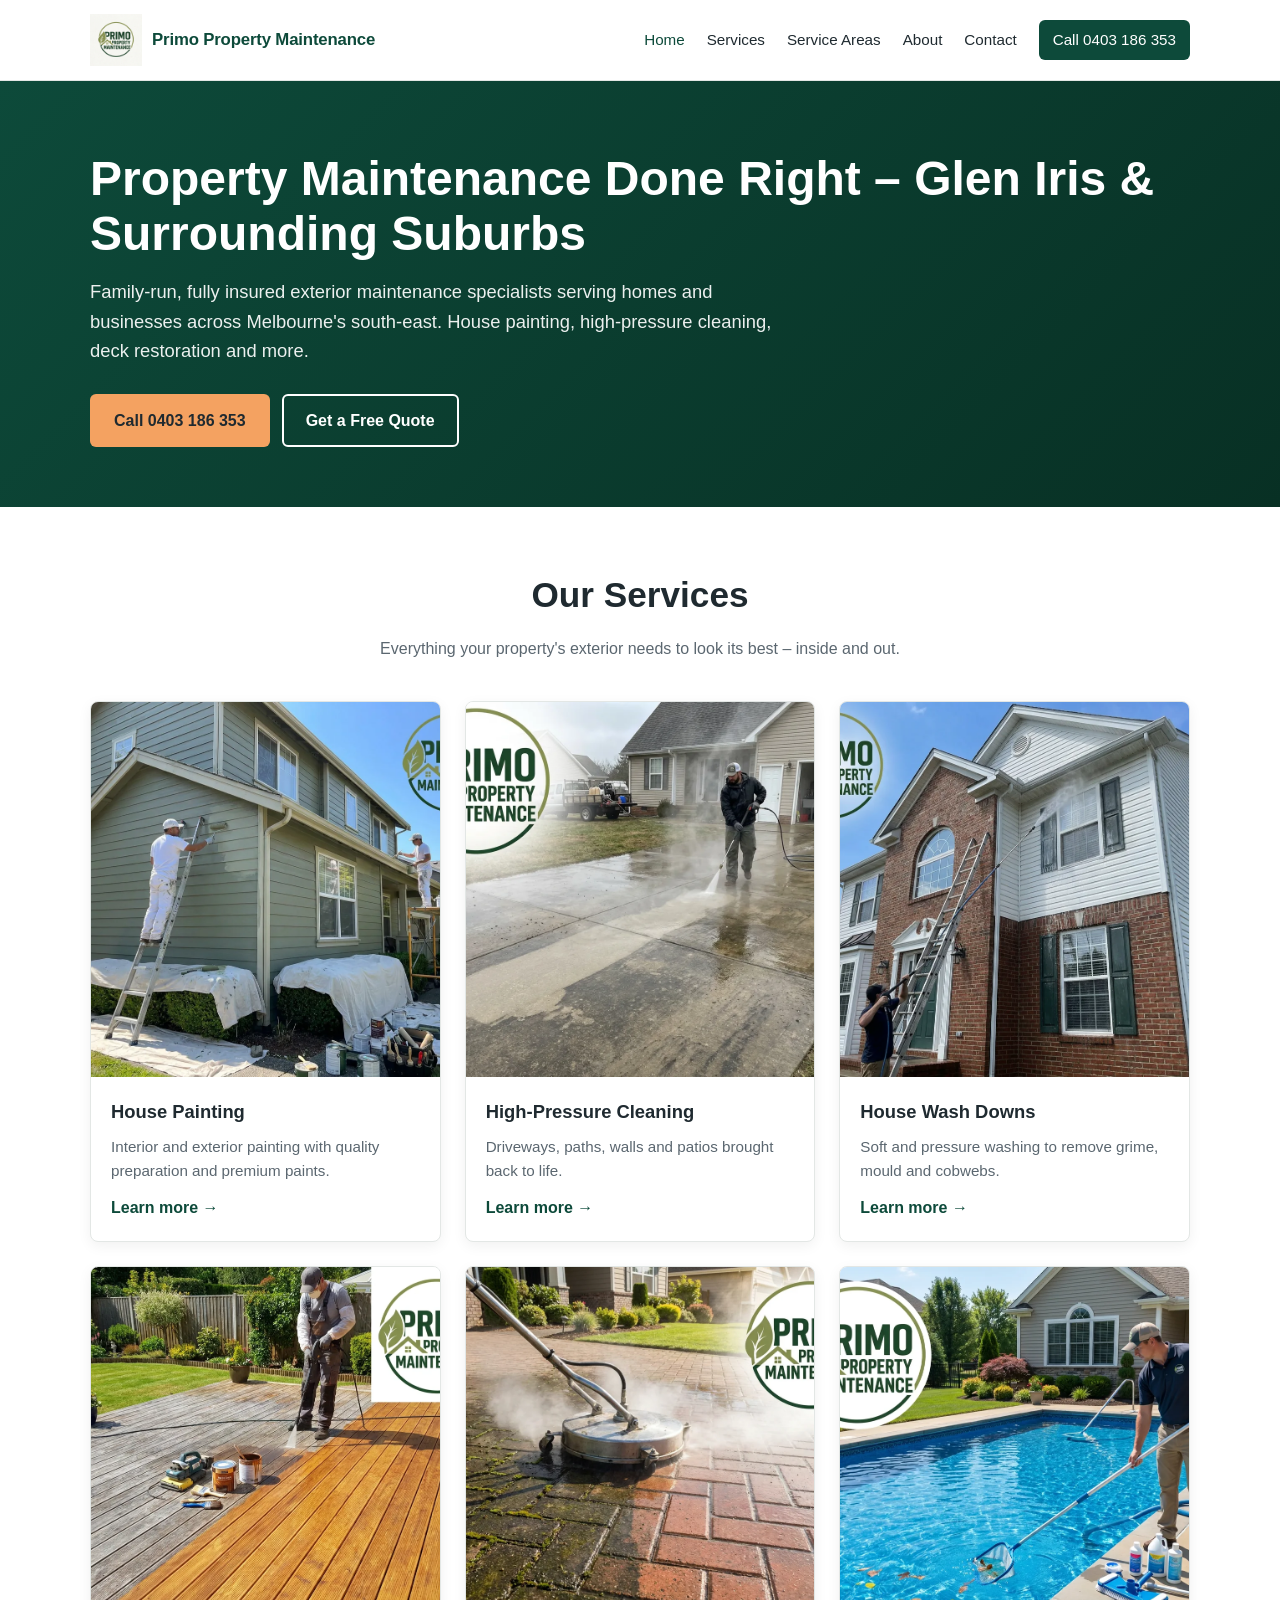
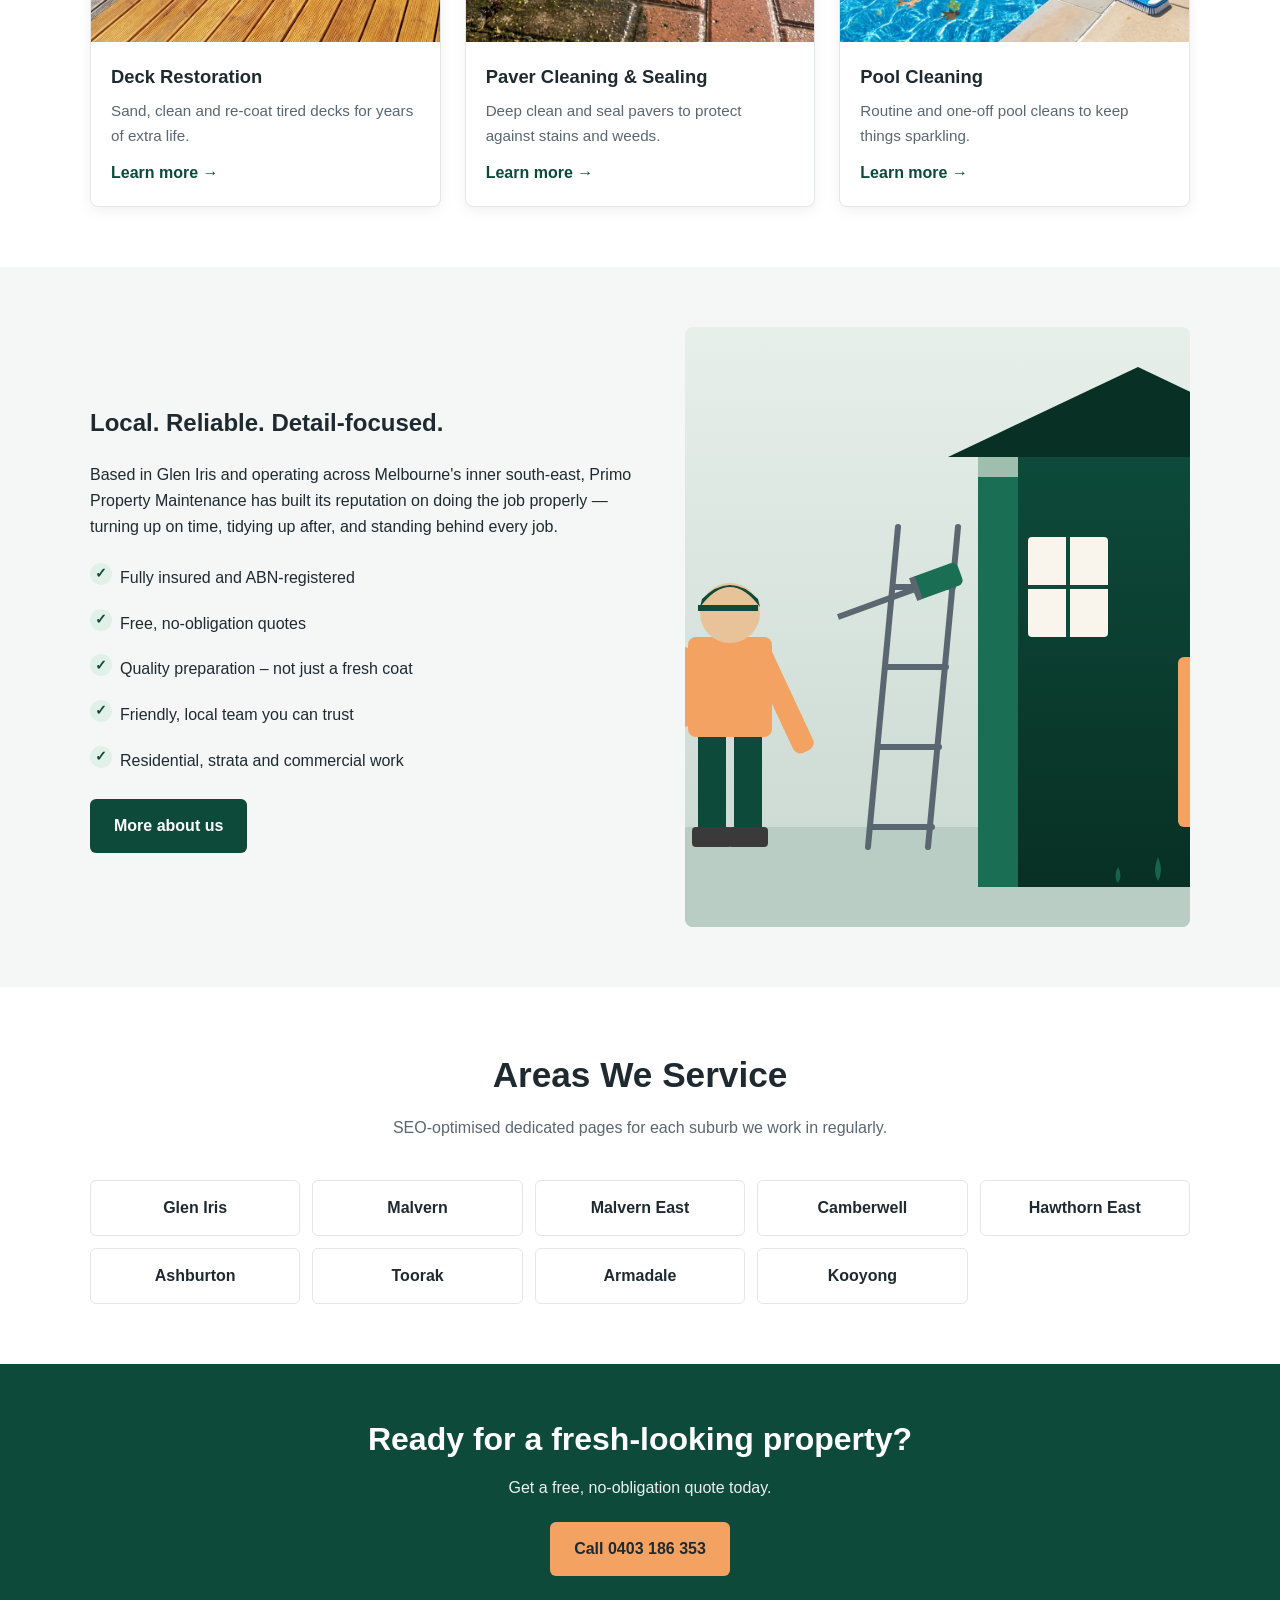
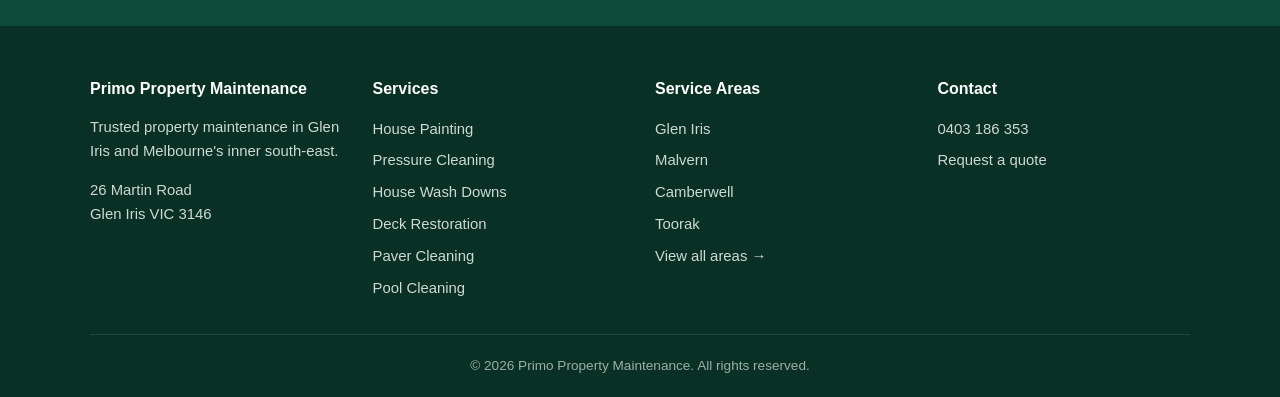
==== commit f5b687bd: "Revert all card size changes to original Cards back to 16:10 with object-fit: cover, grid back to mi" ====
--- a/index.html
+++ b/index.html
@@ -72,7 +72,7 @@
     <div class="grid">
 
       <article class="card">
-        <img class="card-img" src="images/services/house-painting.webp" alt="House painting" loading="lazy" width="1200" height="896">
+        <img class="card-img" src="images/services/house-painting.webp" alt="House painting" loading="lazy" width="600" height="375">
         <div class="card-body">
           <h3>House Painting</h3>
           <p>Interior and exterior painting with quality preparation and premium paints.</p>
@@ -81,7 +81,7 @@
       </article>
 
       <article class="card">
-        <img class="card-img" src="images/services/pressure-cleaning.webp" alt="High-pressure cleaning" loading="lazy" width="1200" height="896">
+        <img class="card-img" src="images/services/pressure-cleaning.webp" alt="High-pressure cleaning" loading="lazy" width="600" height="375">
         <div class="card-body">
           <h3>High-Pressure Cleaning</h3>
           <p>Driveways, paths, walls and patios brought back to life.</p>
@@ -90,7 +90,7 @@
       </article>
 
       <article class="card">
-        <img class="card-img" src="images/services/house-washing.webp" alt="House wash down" loading="lazy" width="1200" height="896">
+        <img class="card-img" src="images/services/house-washing.webp" alt="House wash down" loading="lazy" width="600" height="375">
         <div class="card-body">
           <h3>House Wash Downs</h3>
           <p>Soft and pressure washing to remove grime, mould and cobwebs.</p>
@@ -99,7 +99,7 @@
       </article>
 
       <article class="card">
-        <img class="card-img" src="images/services/deck-restoration.webp" alt="Deck restoration" loading="lazy" width="1200" height="896">
+        <img class="card-img" src="images/services/deck-restoration.webp" alt="Deck restoration" loading="lazy" width="600" height="375">
         <div class="card-body">
           <h3>Deck Restoration</h3>
           <p>Sand, clean and re-coat tired decks for years of extra life.</p>
@@ -108,7 +108,7 @@
       </article>
 
       <article class="card">
-        <img class="card-img" src="images/services/paver-cleaning.webp" alt="Paver cleaning and sealing" loading="lazy" width="1200" height="896">
+        <img class="card-img" src="images/services/paver-cleaning.webp" alt="Paver cleaning and sealing" loading="lazy" width="600" height="375">
         <div class="card-body">
           <h3>Paver Cleaning &amp; Sealing</h3>
           <p>Deep clean and seal pavers to protect against stains and weeds.</p>
@@ -117,7 +117,7 @@
       </article>
 
       <article class="card">
-        <img class="card-img" src="images/services/pool-cleaning.webp" alt="Pool cleaning" loading="lazy" width="1200" height="896">
+        <img class="card-img" src="images/services/pool-cleaning.webp" alt="Pool cleaning" loading="lazy" width="600" height="375">
         <div class="card-body">
           <h3>Pool Cleaning</h3>
           <p>Routine and one-off pool cleans to keep things sparkling.</p>
--- a/css/styles.css
+++ b/css/styles.css
@@ -160,7 +160,8 @@
   transition: transform 0.15s ease, box-shadow 0.15s ease;
 }
 .card:hover { transform: translateY(-2px); box-shadow: 0 8px 22px rgba(0,0,0,0.08); }
-.card .placeholder-img {
+.card .placeholder-img,
+.card .card-img {
   background: linear-gradient(135deg, #d8e4df 0%, #b9cdc4 100%);
   aspect-ratio: 16/10;
   display: flex;
@@ -171,12 +172,8 @@
   font-size: 0.9rem;
   letter-spacing: 0.04em;
   text-transform: uppercase;
-}
-.card .card-img {
   width: 100%;
-  aspect-ratio: 4/3;
   object-fit: cover;
-  display: block;
 }
 .card-body { padding: 20px; }
 .card-body h3 { margin: 0 0 8px; font-size: 1.15rem; }
@@ -345,3 +342,4 @@
   .hero { padding: 50px 0 40px; }
   section { padding: 45px 0; }
 }
+
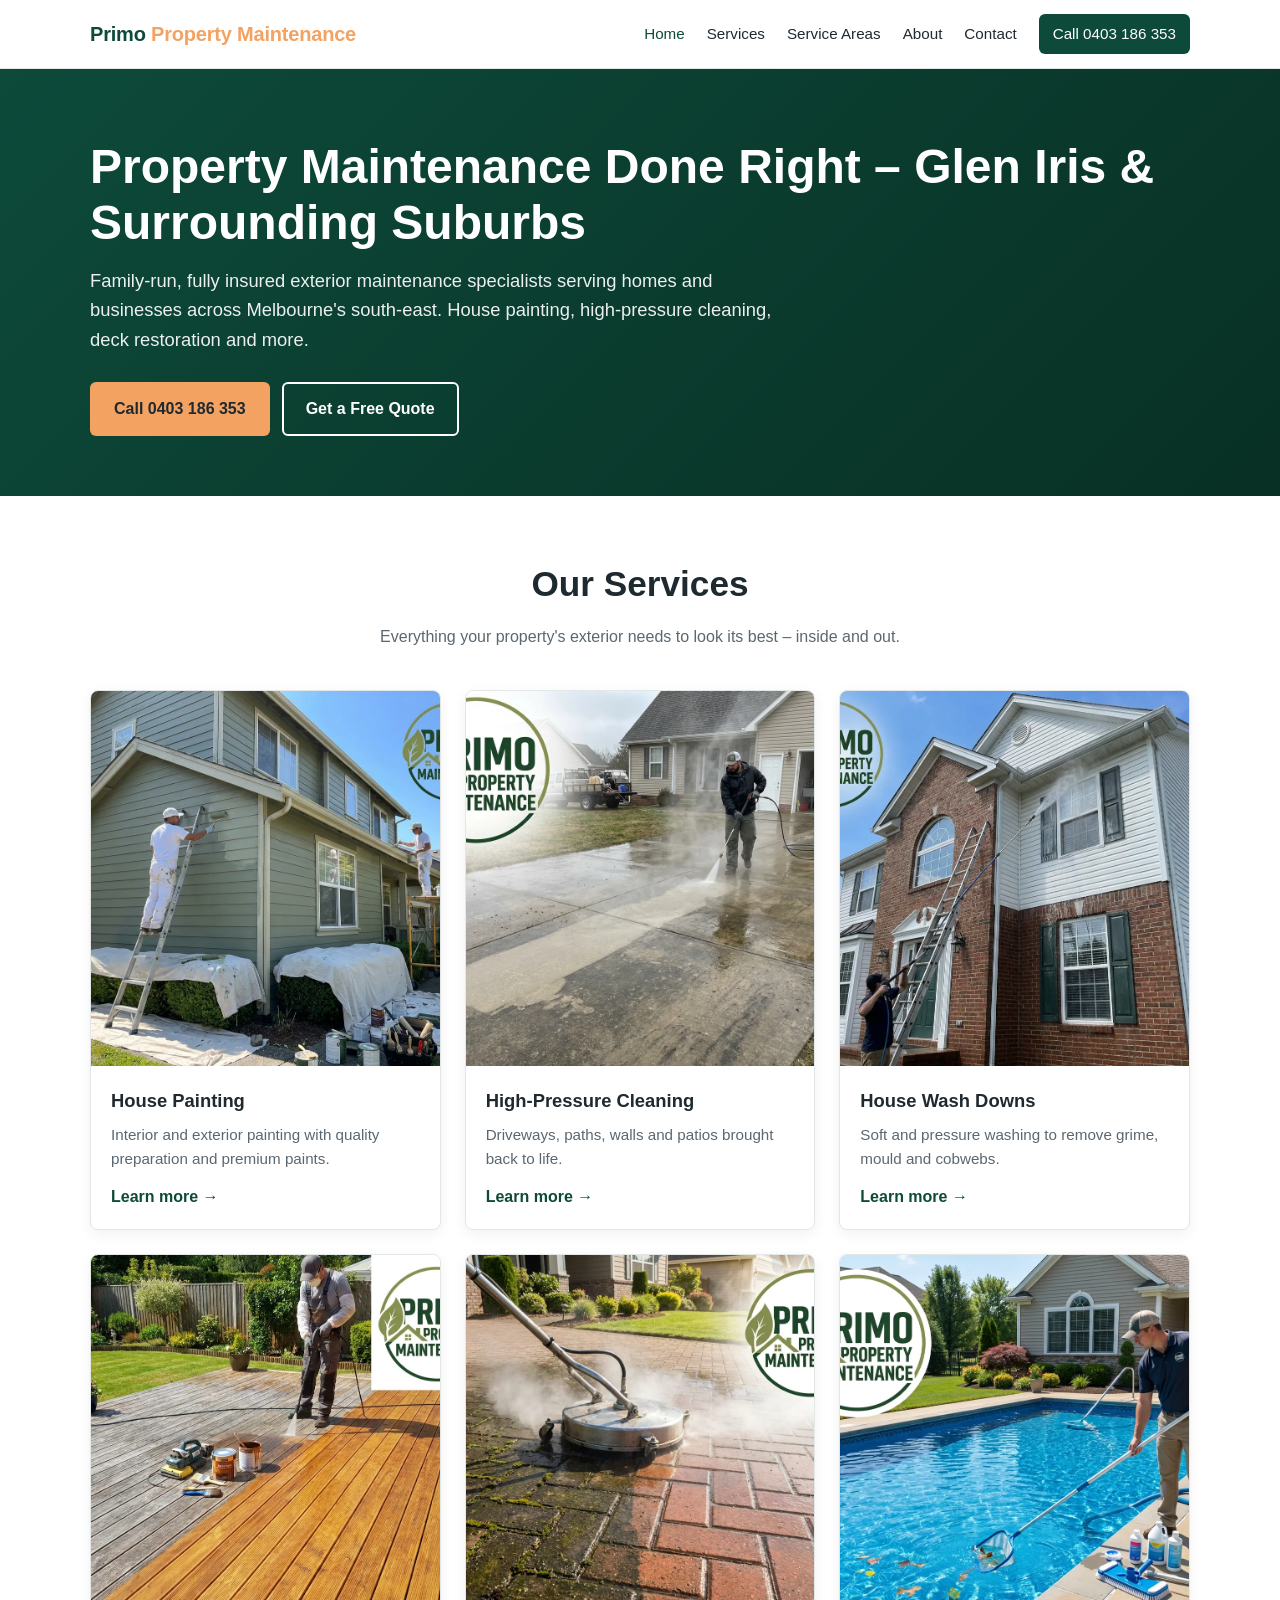
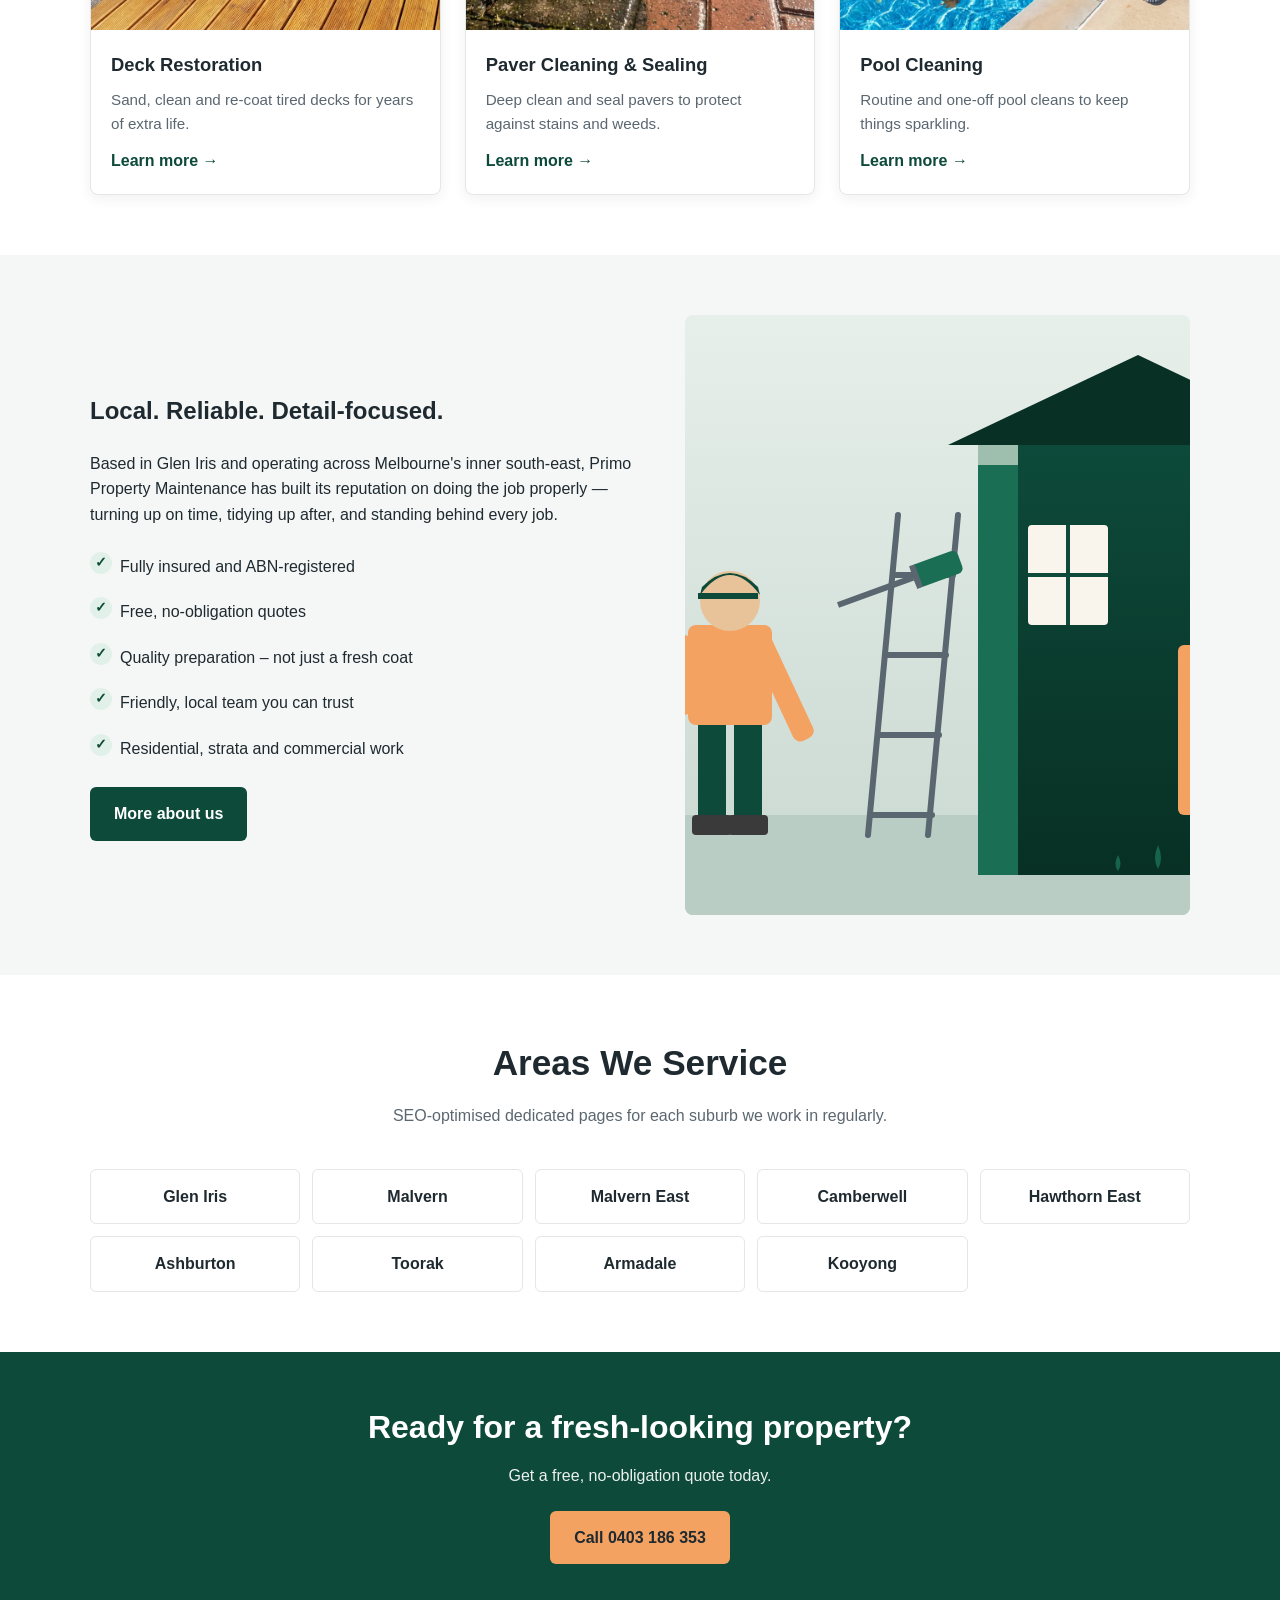
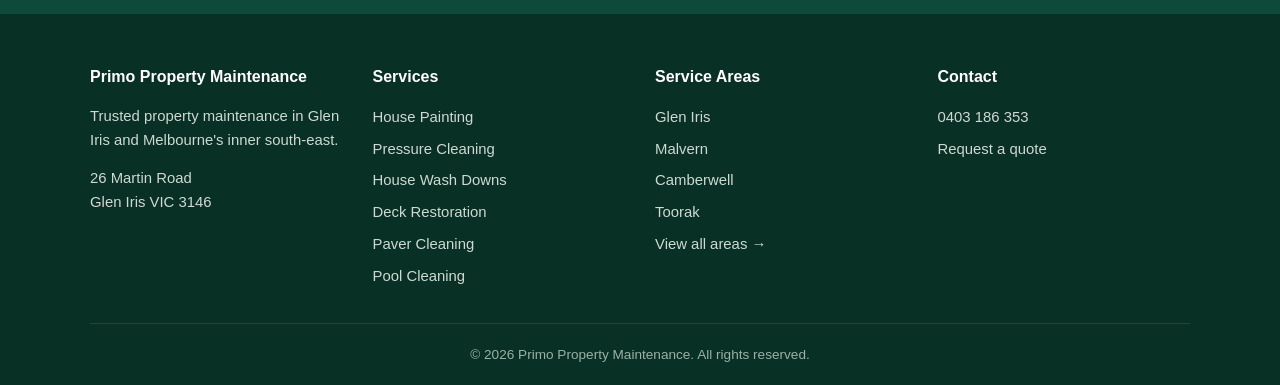
==== commit 57e61d18: "Revert header back to text logo to match original look Replace the round image logo with the origina" ====
--- a/index.html
+++ b/index.html
@@ -41,7 +41,7 @@
 
 <header class="site-header">
   <div class="header-inner">
-    <a href="index.html" class="logo" aria-label="Primo Property Maintenance home"><picture><source srcset="images/primo-property-logo.webp" type="image/webp"><img src="images/primo-property-logo.png" alt="Primo Property Maintenance" width="52" height="52"></picture><span class="logo-text">Primo Property Maintenance</span></a>
+    <a href="index.html" class="logo">Primo<span> Property Maintenance</span></a>
     <button class="nav-toggle" aria-label="Toggle navigation" aria-expanded="false">☰</button>
     <nav class="nav" aria-label="Main">
       <a href="index.html" class="active">Home</a>
--- a/css/styles.css
+++ b/css/styles.css
@@ -52,25 +52,13 @@
   margin: 0 auto;
 }
 .logo {
-  display: inline-flex;
-  align-items: center;
-  gap: 10px;
   font-weight: 800;
-  font-size: 1.05rem;
+  font-size: 1.25rem;
   color: var(--primary);
   text-decoration: none;
   letter-spacing: -0.01em;
-  line-height: 1.1;
-}
-.logo img {
-  height: 52px;
-  width: auto;
-  display: block;
-}
-.logo .logo-text { display: none; }
-@media (min-width: 480px) {
-  .logo .logo-text { display: inline; }
-}
+}
+.logo span { color: var(--accent); }
 
 .nav-toggle {
   display: none;
@@ -342,4 +330,3 @@
   .hero { padding: 50px 0 40px; }
   section { padding: 45px 0; }
 }
-
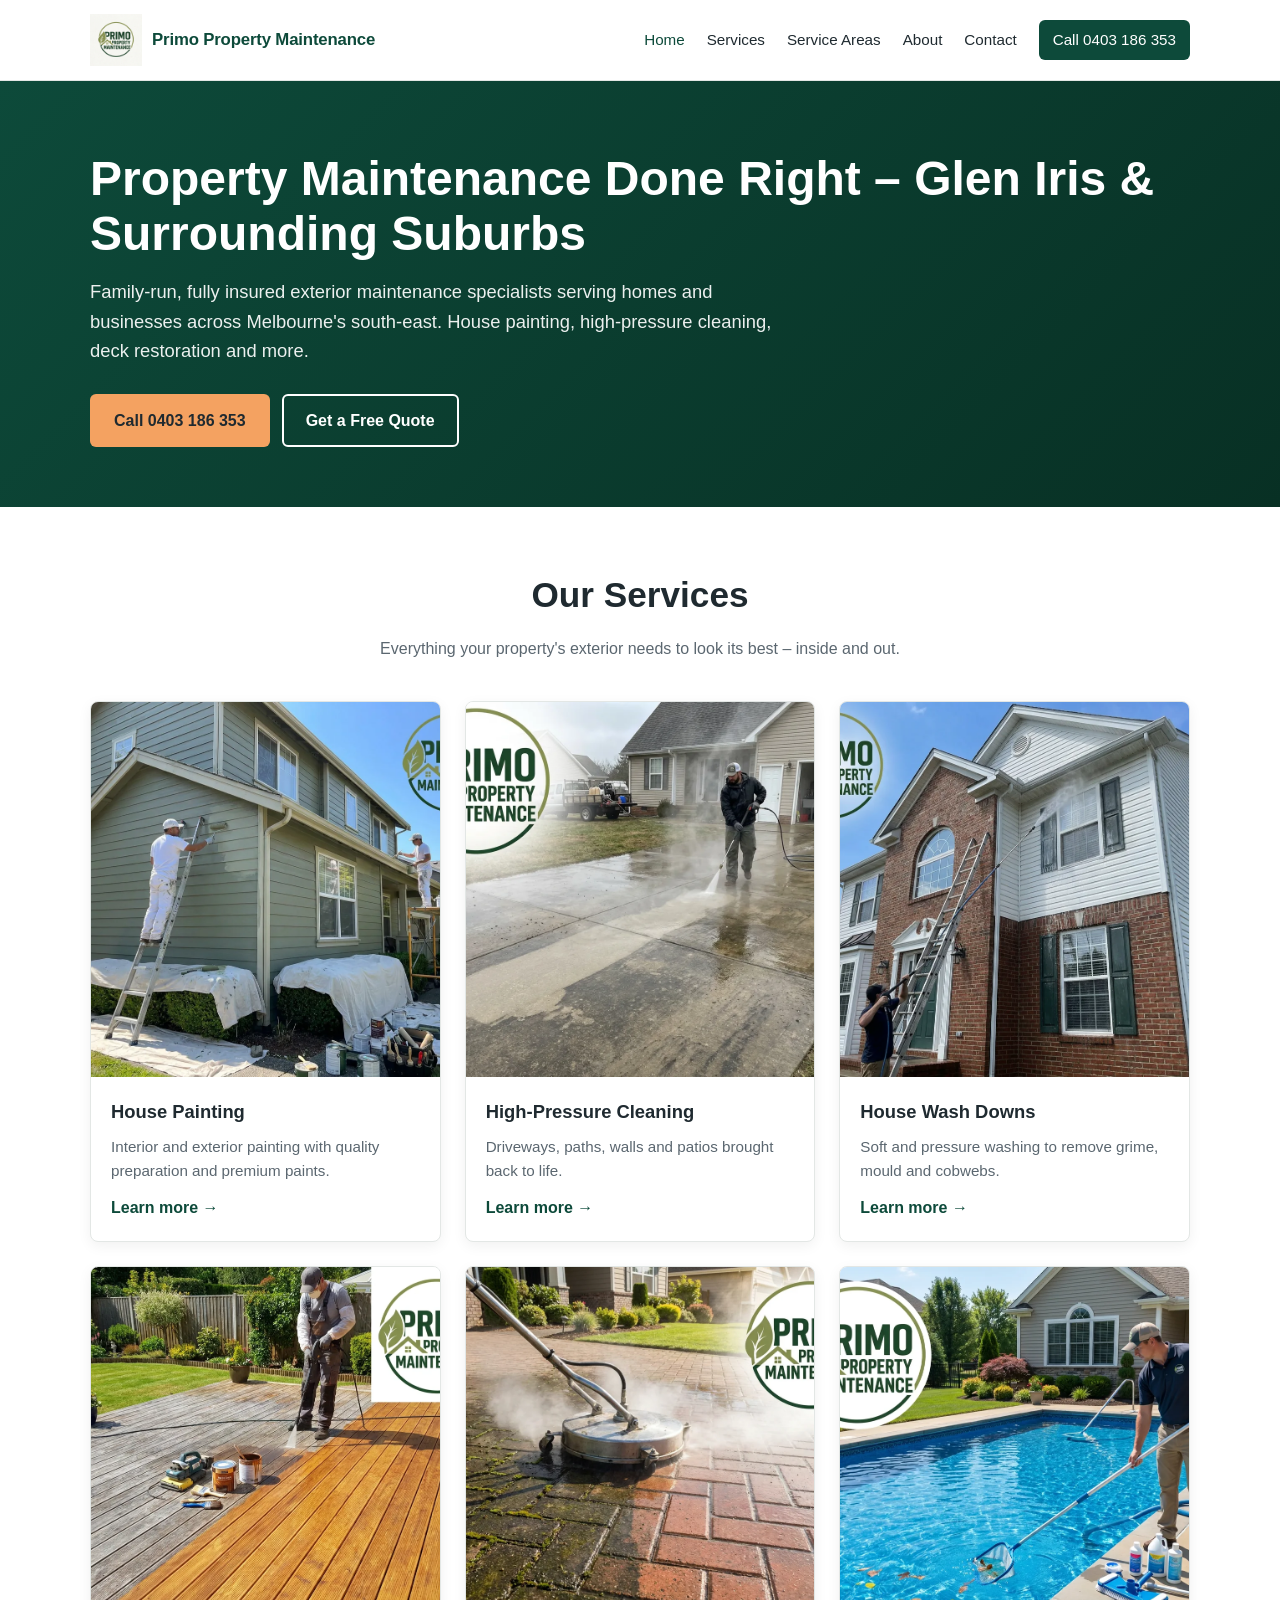
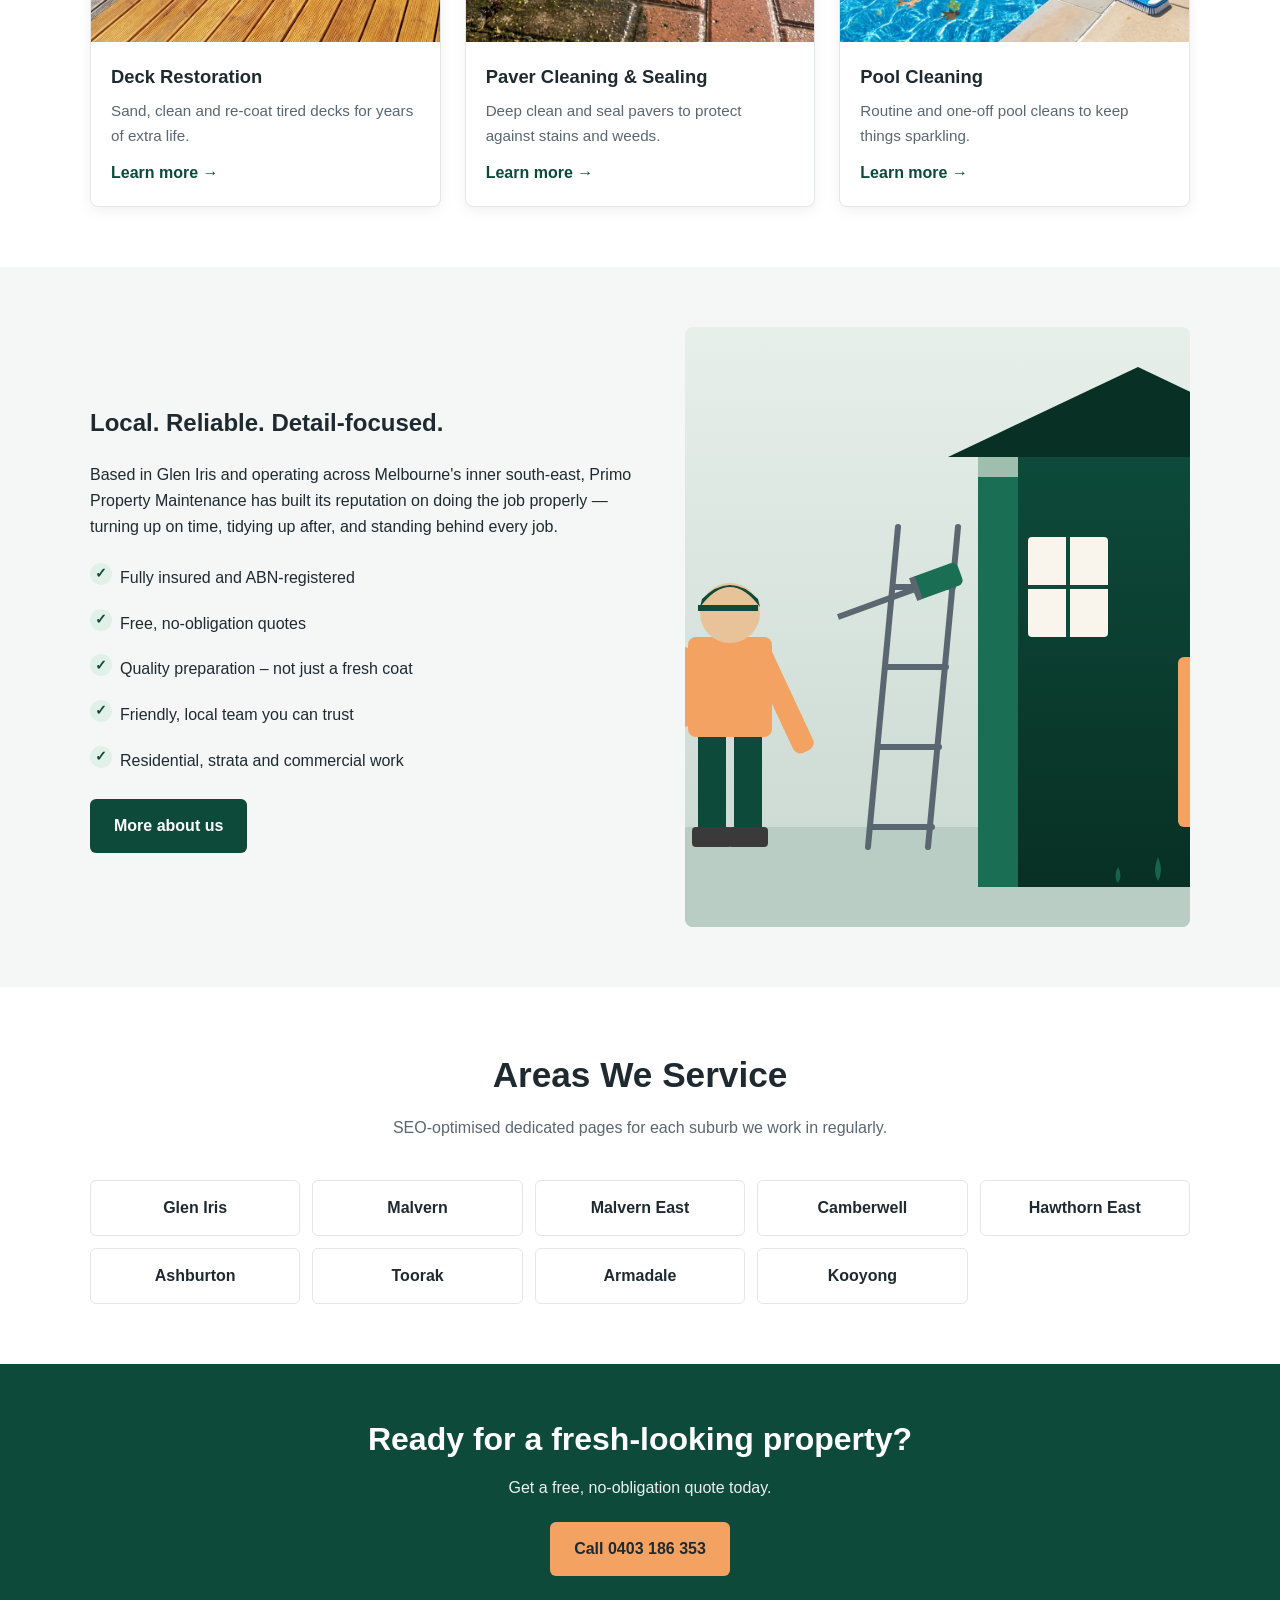
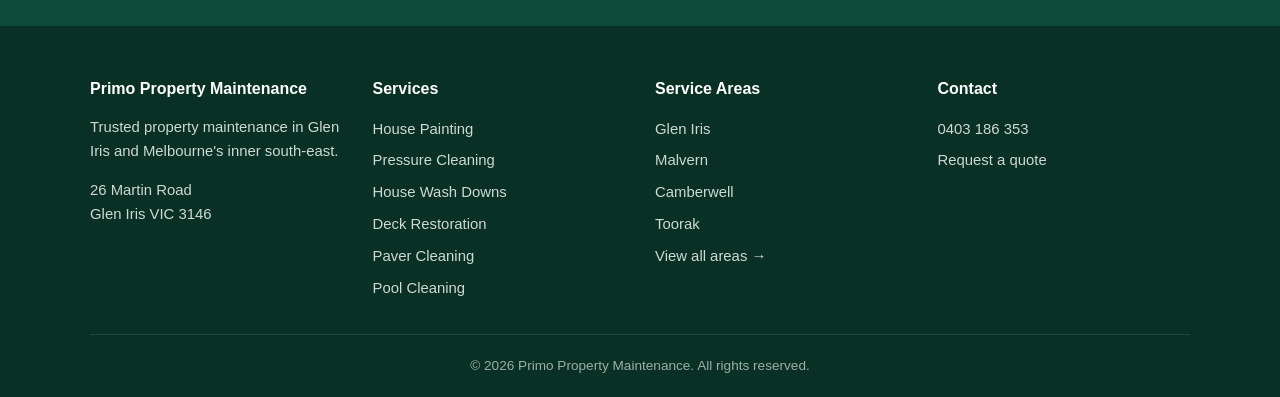
==== commit 1cb93156: "Bring round logo back to header Restore the WebP/PNG image logo with text mark beside it on every pa" ====
--- a/index.html
+++ b/index.html
@@ -41,7 +41,7 @@
 
 <header class="site-header">
   <div class="header-inner">
-    <a href="index.html" class="logo">Primo<span> Property Maintenance</span></a>
+    <a href="index.html" class="logo" aria-label="Primo Property Maintenance home"><picture><source srcset="images/primo-property-logo.webp" type="image/webp"><img src="images/primo-property-logo.png" alt="Primo Property Maintenance" width="52" height="52"></picture><span class="logo-text">Primo Property Maintenance</span></a>
     <button class="nav-toggle" aria-label="Toggle navigation" aria-expanded="false">☰</button>
     <nav class="nav" aria-label="Main">
       <a href="index.html" class="active">Home</a>
--- a/css/styles.css
+++ b/css/styles.css
@@ -52,13 +52,25 @@
   margin: 0 auto;
 }
 .logo {
+  display: inline-flex;
+  align-items: center;
+  gap: 10px;
   font-weight: 800;
-  font-size: 1.25rem;
+  font-size: 1.05rem;
   color: var(--primary);
   text-decoration: none;
   letter-spacing: -0.01em;
-}
-.logo span { color: var(--accent); }
+  line-height: 1.1;
+}
+.logo img {
+  height: 52px;
+  width: auto;
+  display: block;
+}
+.logo .logo-text { display: none; }
+@media (min-width: 480px) {
+  .logo .logo-text { display: inline; }
+}
 
 .nav-toggle {
   display: none;
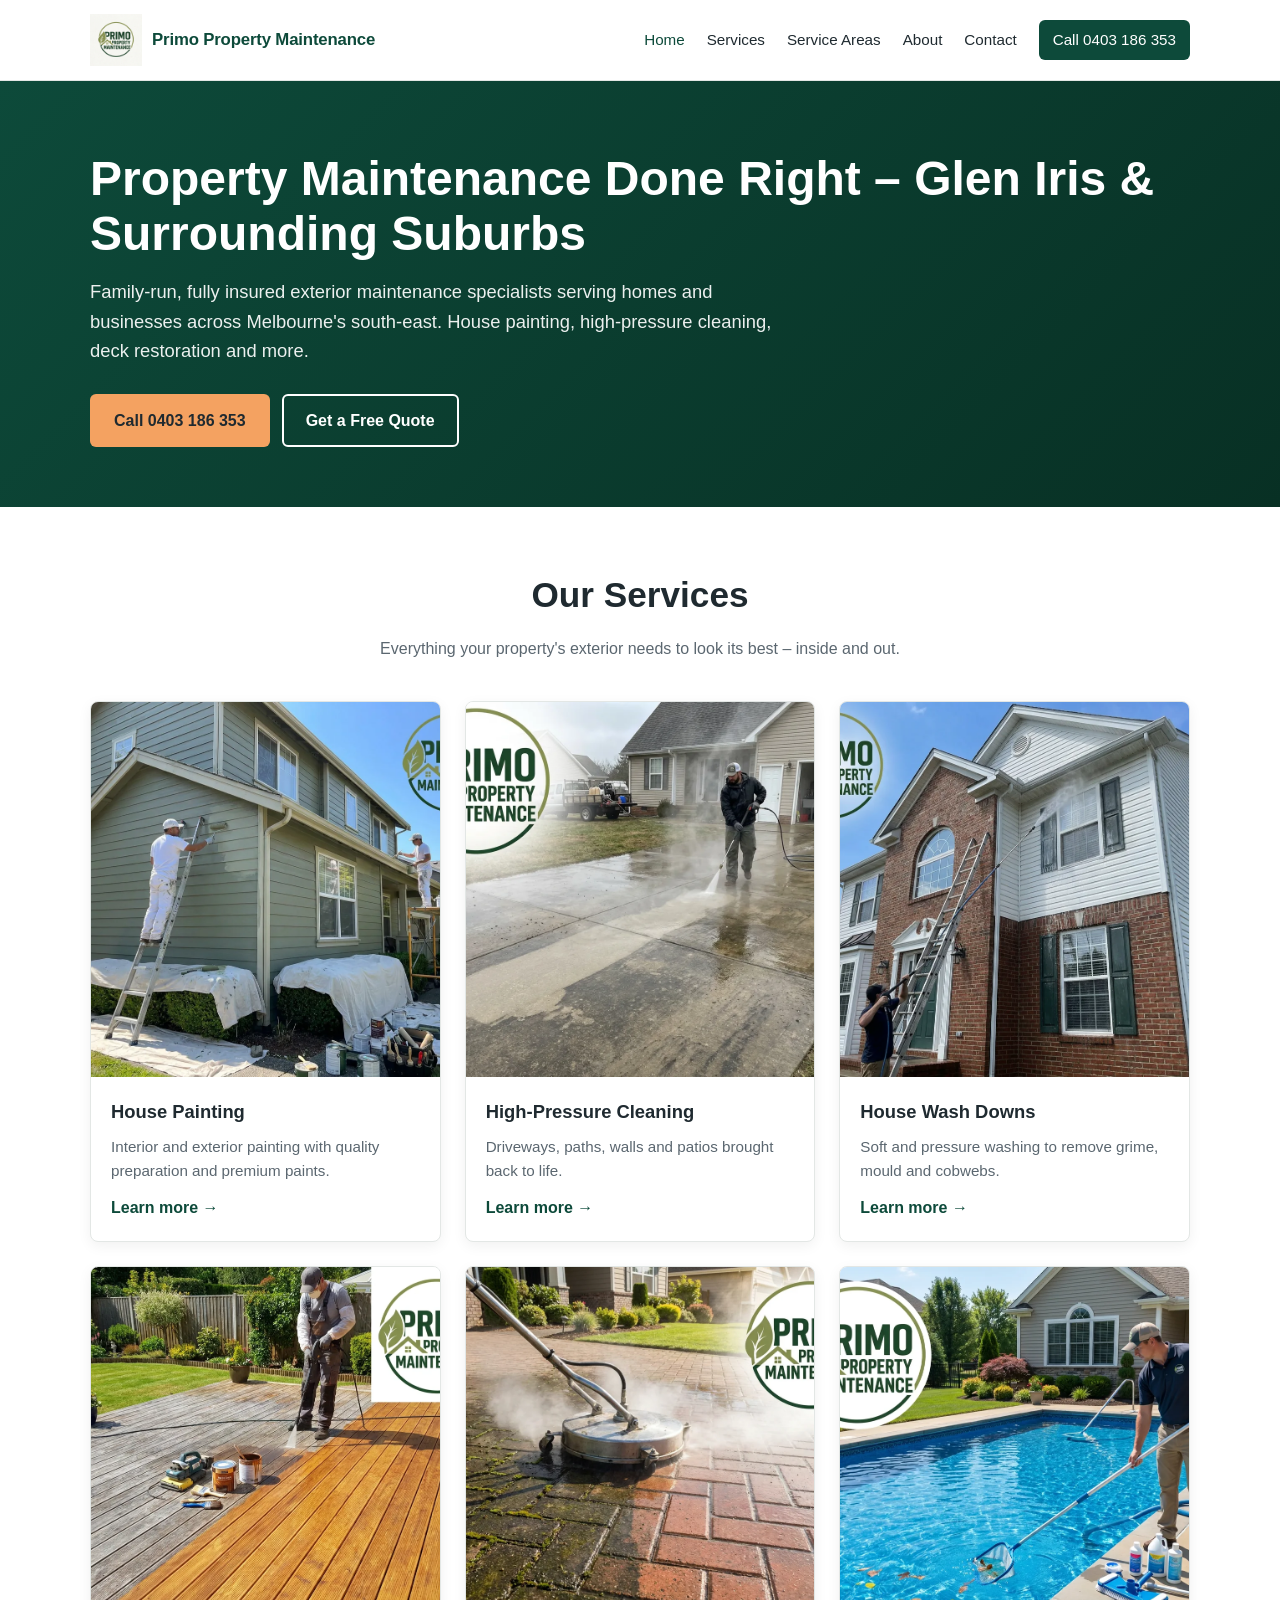
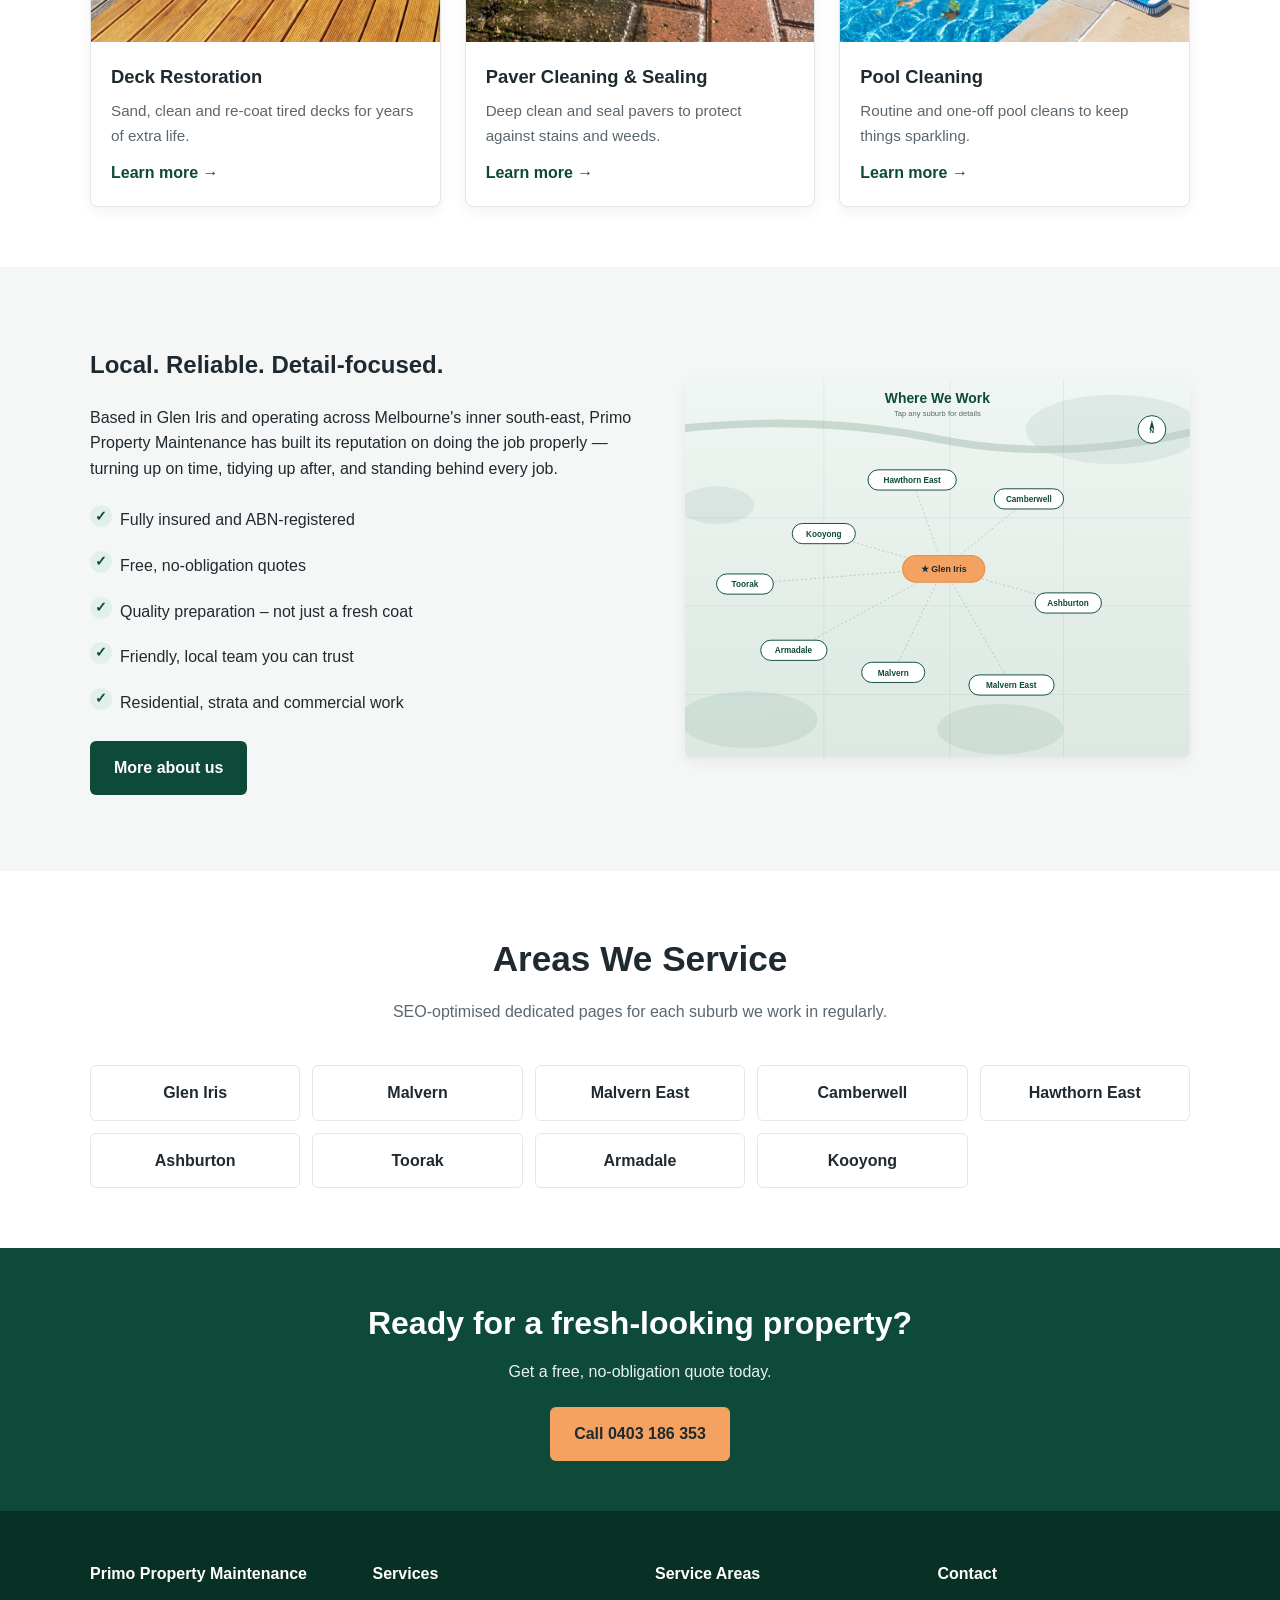
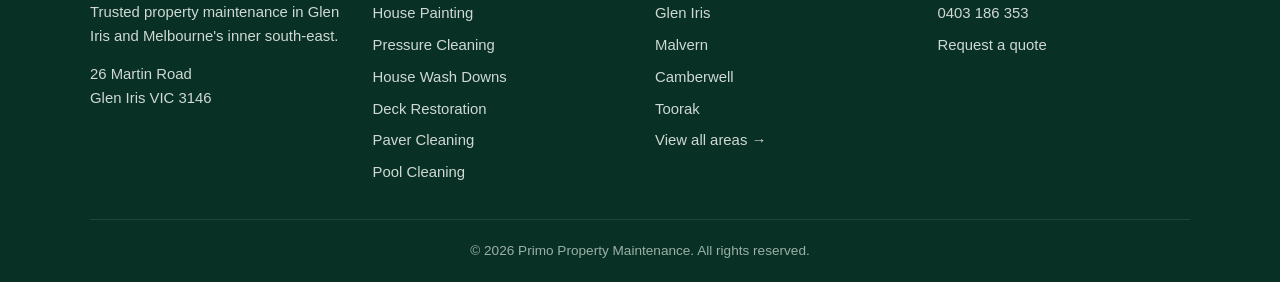
==== commit 36962730: "Replace home-page team illustration with clickable suburb map Inline SVG map of Melbourne's inner so" ====
--- a/index.html
+++ b/index.html
@@ -143,7 +143,111 @@
       </ul>
       <p><a href="about.html" class="btn btn-primary" style="background: var(--primary); color: #fff;">More about us</a></p>
     </div>
-    <img class="feature-img" src="images/team.svg" alt="Primo Property Maintenance team at work" loading="lazy" width="800" height="600">
+    <svg class="feature-map" viewBox="0 0 800 600" xmlns="http://www.w3.org/2000/svg" role="img" aria-labelledby="map-title">
+      <title id="map-title">Service area map – click a suburb for details</title>
+      <defs>
+        <linearGradient id="map-bg" x1="0" y1="0" x2="0" y2="1">
+          <stop offset="0" stop-color="#f0f6f3"/>
+          <stop offset="1" stop-color="#dce8e1"/>
+        </linearGradient>
+        <style>
+          .feature-map .pill { cursor: pointer; }
+          .feature-map .pill rect { fill: #ffffff; stroke: #0d4a3a; stroke-width: 1.5; transition: fill .15s ease, stroke .15s ease; }
+          .feature-map .pill text { fill: #0d4a3a; font-family: -apple-system, BlinkMacSystemFont, 'Segoe UI', Roboto, Arial, sans-serif; font-size: 13px; font-weight: 600; pointer-events: none; }
+          .feature-map .pill:hover rect { fill: #0d4a3a; }
+          .feature-map .pill:hover text { fill: #ffffff; }
+          .feature-map .pill.home rect { fill: #f4a261; stroke: #e8924f; stroke-width: 2; }
+          .feature-map .pill.home text { fill: #1f2a30; font-size: 14px; font-weight: 700; }
+          .feature-map .pill.home:hover rect { fill: #e8924f; stroke: #d4842b; }
+          .feature-map .connector { stroke: #0d4a3a; stroke-width: 1; stroke-dasharray: 3 4; opacity: .35; }
+        </style>
+      </defs>
+      <rect width="800" height="600" fill="url(#map-bg)"/>
+
+      <!-- decorative parks -->
+      <g fill="#0d4a3a" opacity=".07">
+        <ellipse cx="680" cy="80" rx="140" ry="55"/>
+        <ellipse cx="100" cy="540" rx="110" ry="45"/>
+        <ellipse cx="500" cy="555" rx="100" ry="40"/>
+        <ellipse cx="50" cy="200" rx="60" ry="30"/>
+      </g>
+
+      <!-- Yarra river -->
+      <path d="M-20 80 Q200 55 400 95 Q600 135 820 80" stroke="#b9cdc4" stroke-width="12" fill="none" opacity=".7"/>
+
+      <!-- subtle road grid -->
+      <g stroke="#0d4a3a" stroke-width="1" opacity=".1">
+        <line x1="0" y1="220" x2="800" y2="220"/>
+        <line x1="0" y1="360" x2="800" y2="360"/>
+        <line x1="0" y1="500" x2="800" y2="500"/>
+        <line x1="220" y1="0" x2="220" y2="600"/>
+        <line x1="420" y1="0" x2="420" y2="600"/>
+        <line x1="600" y1="0" x2="600" y2="600"/>
+      </g>
+
+      <!-- connectors from Glen Iris -->
+      <g class="connector" fill="none">
+        <line x1="410" y1="300" x2="360" y2="160"/>
+        <line x1="410" y1="300" x2="545" y2="190"/>
+        <line x1="410" y1="300" x2="220" y2="245"/>
+        <line x1="410" y1="300" x2="95" y2="325"/>
+        <line x1="410" y1="300" x2="607" y2="355"/>
+        <line x1="410" y1="300" x2="172" y2="430"/>
+        <line x1="410" y1="300" x2="330" y2="465"/>
+        <line x1="410" y1="300" x2="517" y2="485"/>
+      </g>
+
+      <!-- title -->
+      <text x="400" y="38" text-anchor="middle" font-size="22" font-weight="700" fill="#0d4a3a" font-family="-apple-system, BlinkMacSystemFont, 'Segoe UI', Roboto, Arial, sans-serif">Where We Work</text>
+      <text x="400" y="58" text-anchor="middle" font-size="12" fill="#5b6770" font-family="-apple-system, BlinkMacSystemFont, 'Segoe UI', Roboto, Arial, sans-serif">Tap any suburb for details</text>
+
+      <!-- compass -->
+      <g transform="translate(740 80)">
+        <circle r="22" fill="#fff" stroke="#0d4a3a" stroke-width="1.5"/>
+        <path d="M0 -15 L4 0 L0 -3 L-4 0 Z" fill="#0d4a3a"/>
+        <text y="6" text-anchor="middle" font-size="10" fill="#0d4a3a" font-weight="700" font-family="Arial">N</text>
+      </g>
+
+      <!-- suburb pills -->
+      <a href="areas/hawthorn-east.html" class="pill">
+        <rect x="290" y="144" width="140" height="32" rx="16"/>
+        <text x="360" y="165" text-anchor="middle">Hawthorn East</text>
+      </a>
+      <a href="areas/camberwell.html" class="pill">
+        <rect x="490" y="174" width="110" height="32" rx="16"/>
+        <text x="545" y="195" text-anchor="middle">Camberwell</text>
+      </a>
+      <a href="areas/kooyong.html" class="pill">
+        <rect x="170" y="229" width="100" height="32" rx="16"/>
+        <text x="220" y="250" text-anchor="middle">Kooyong</text>
+      </a>
+      <a href="areas/toorak.html" class="pill">
+        <rect x="50" y="309" width="90" height="32" rx="16"/>
+        <text x="95" y="330" text-anchor="middle">Toorak</text>
+      </a>
+
+      <a href="areas/glen-iris.html" class="pill home">
+        <rect x="345" y="280" width="130" height="42" rx="21"/>
+        <text x="410" y="306" text-anchor="middle">★ Glen Iris</text>
+      </a>
+
+      <a href="areas/ashburton.html" class="pill">
+        <rect x="555" y="339" width="105" height="32" rx="16"/>
+        <text x="607" y="360" text-anchor="middle">Ashburton</text>
+      </a>
+      <a href="areas/armadale.html" class="pill">
+        <rect x="120" y="414" width="105" height="32" rx="16"/>
+        <text x="172" y="435" text-anchor="middle">Armadale</text>
+      </a>
+      <a href="areas/malvern.html" class="pill">
+        <rect x="280" y="449" width="100" height="32" rx="16"/>
+        <text x="330" y="470" text-anchor="middle">Malvern</text>
+      </a>
+      <a href="areas/malvern-east.html" class="pill">
+        <rect x="450" y="469" width="135" height="32" rx="16"/>
+        <text x="517" y="490" text-anchor="middle">Malvern East</text>
+      </a>
+    </svg>
   </div>
 </section>
 
--- a/css/styles.css
+++ b/css/styles.css
@@ -217,6 +217,14 @@
   object-fit: cover;
   border-radius: var(--radius);
   display: block;
+}
+.feature-map {
+  width: 100%;
+  aspect-ratio: 4/3;
+  border-radius: var(--radius);
+  display: block;
+  background: #f0f6f3;
+  box-shadow: var(--shadow);
 }
 
 /* Why list */
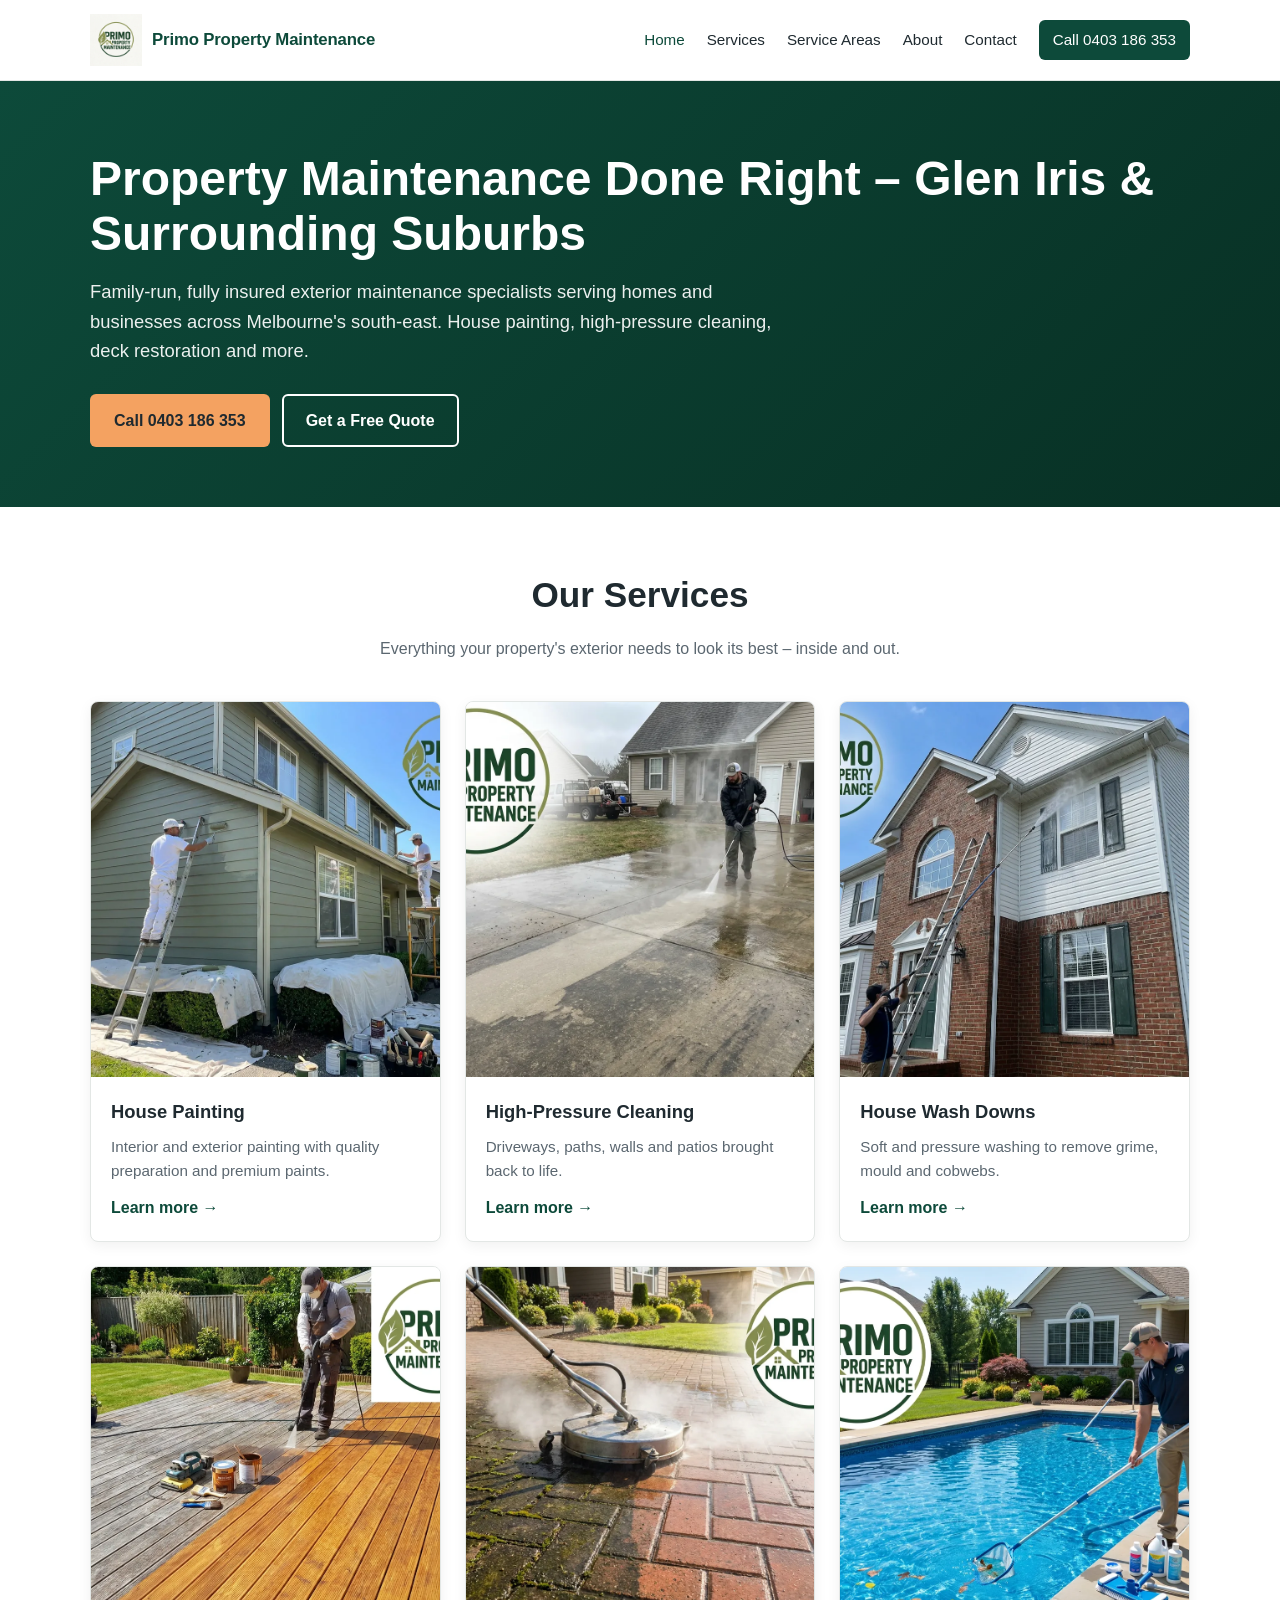
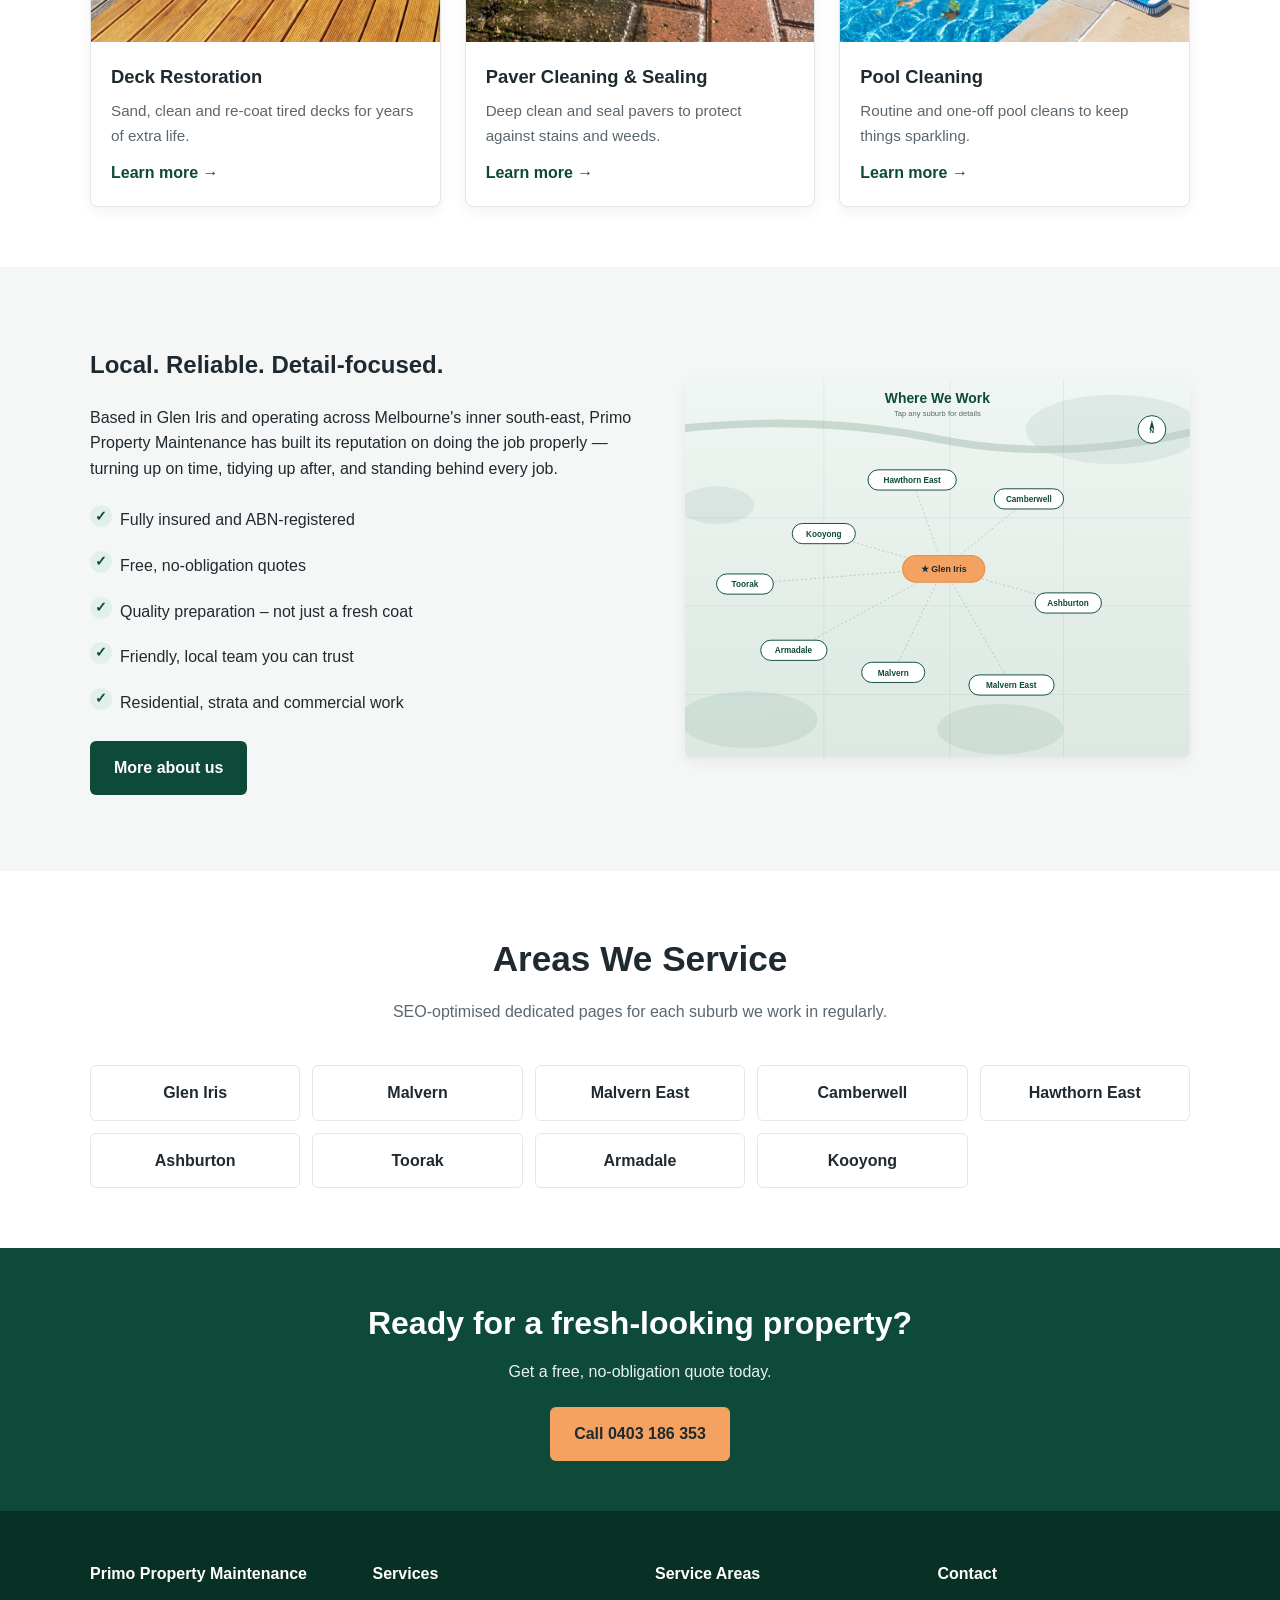
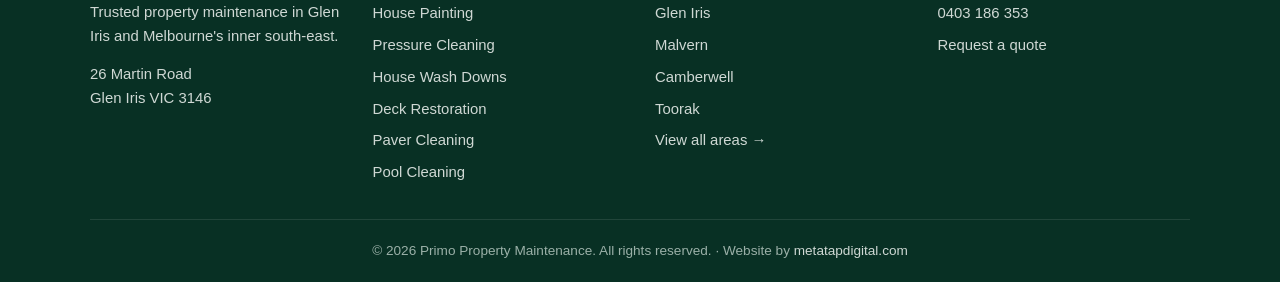
==== commit 6a4d6ab5: "Add 'Website by metatapdigital.com' credit to footer Appended to the existing copyright line on ever" ====
--- a/index.html
+++ b/index.html
@@ -313,7 +313,7 @@
       </div>
     </div>
     <div class="footer-bottom">
-      &copy; <span data-year></span> Primo Property Maintenance. All rights reserved.
+      &copy; <span data-year></span> Primo Property Maintenance. All rights reserved. &middot; Website by <a href="https://metatapdigital.com" target="_blank" rel="noopener">metatapdigital.com</a>
     </div>
   </div>
 </footer>
